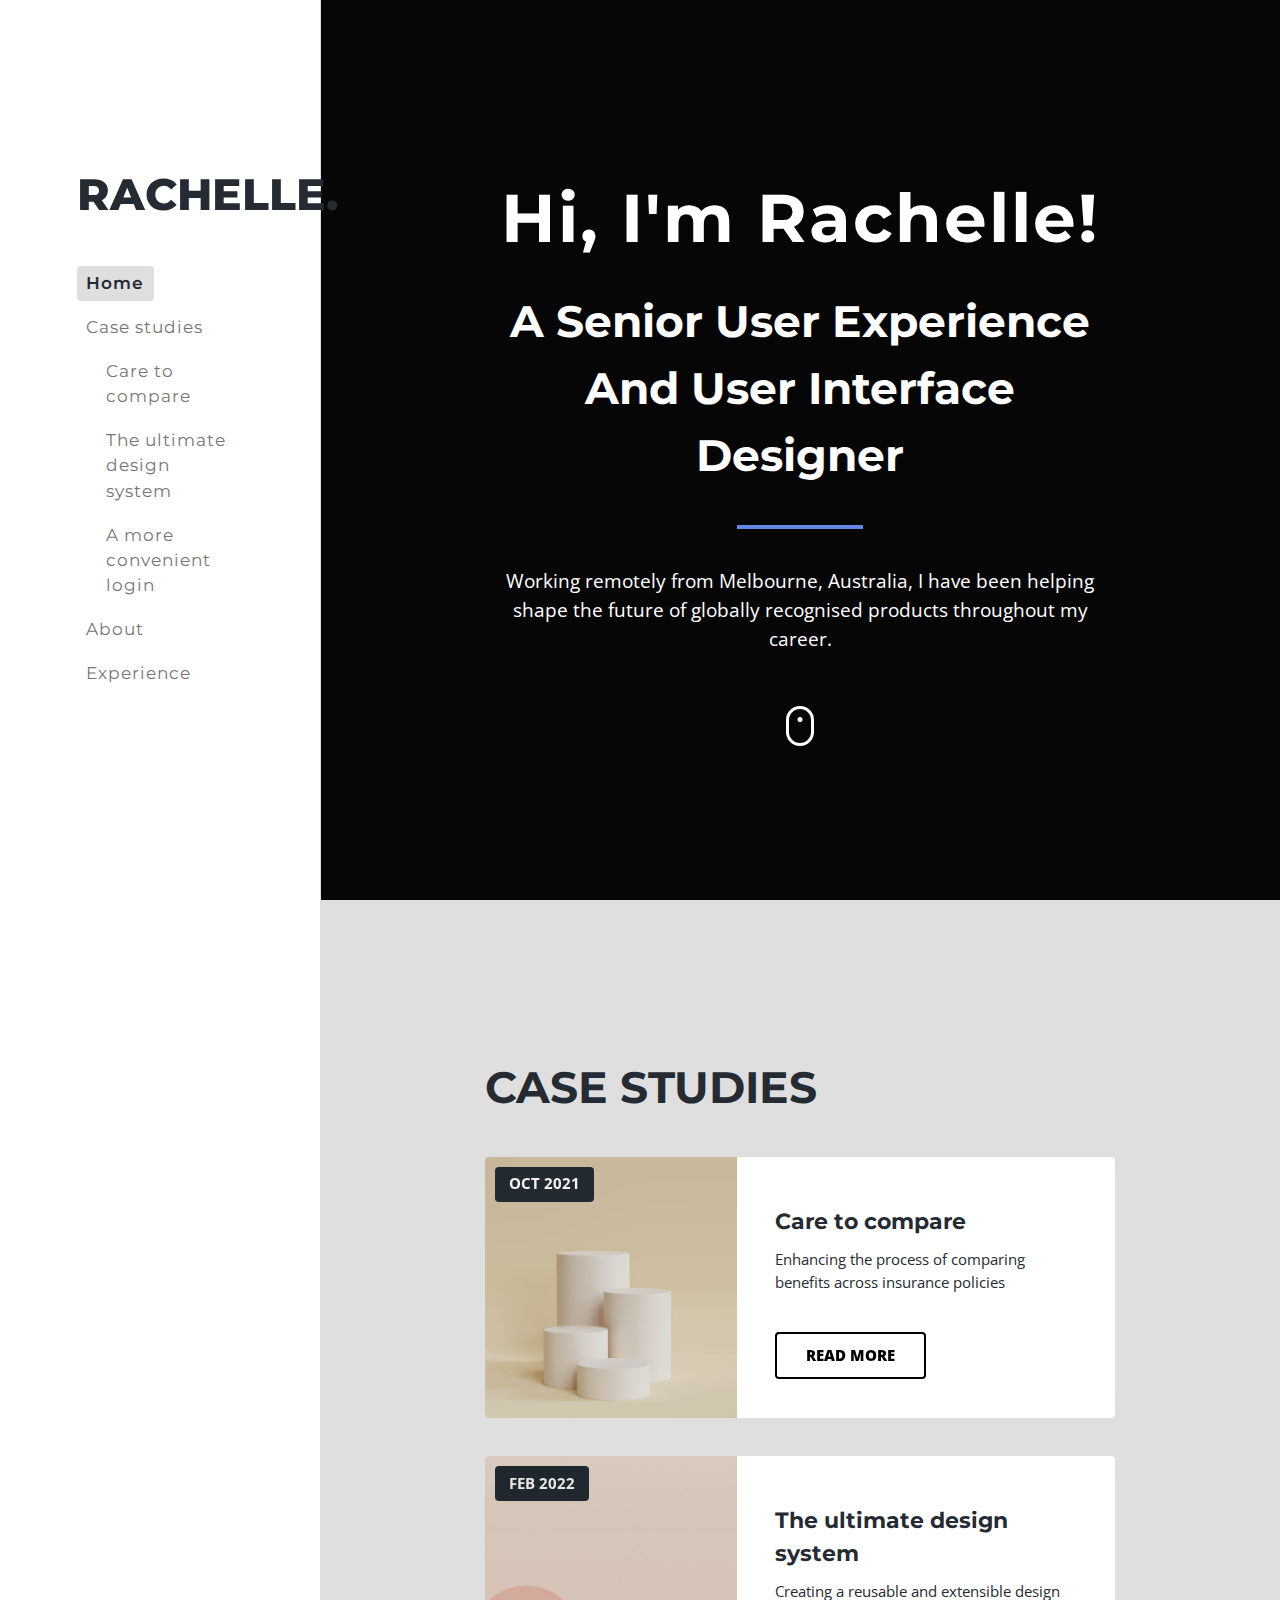
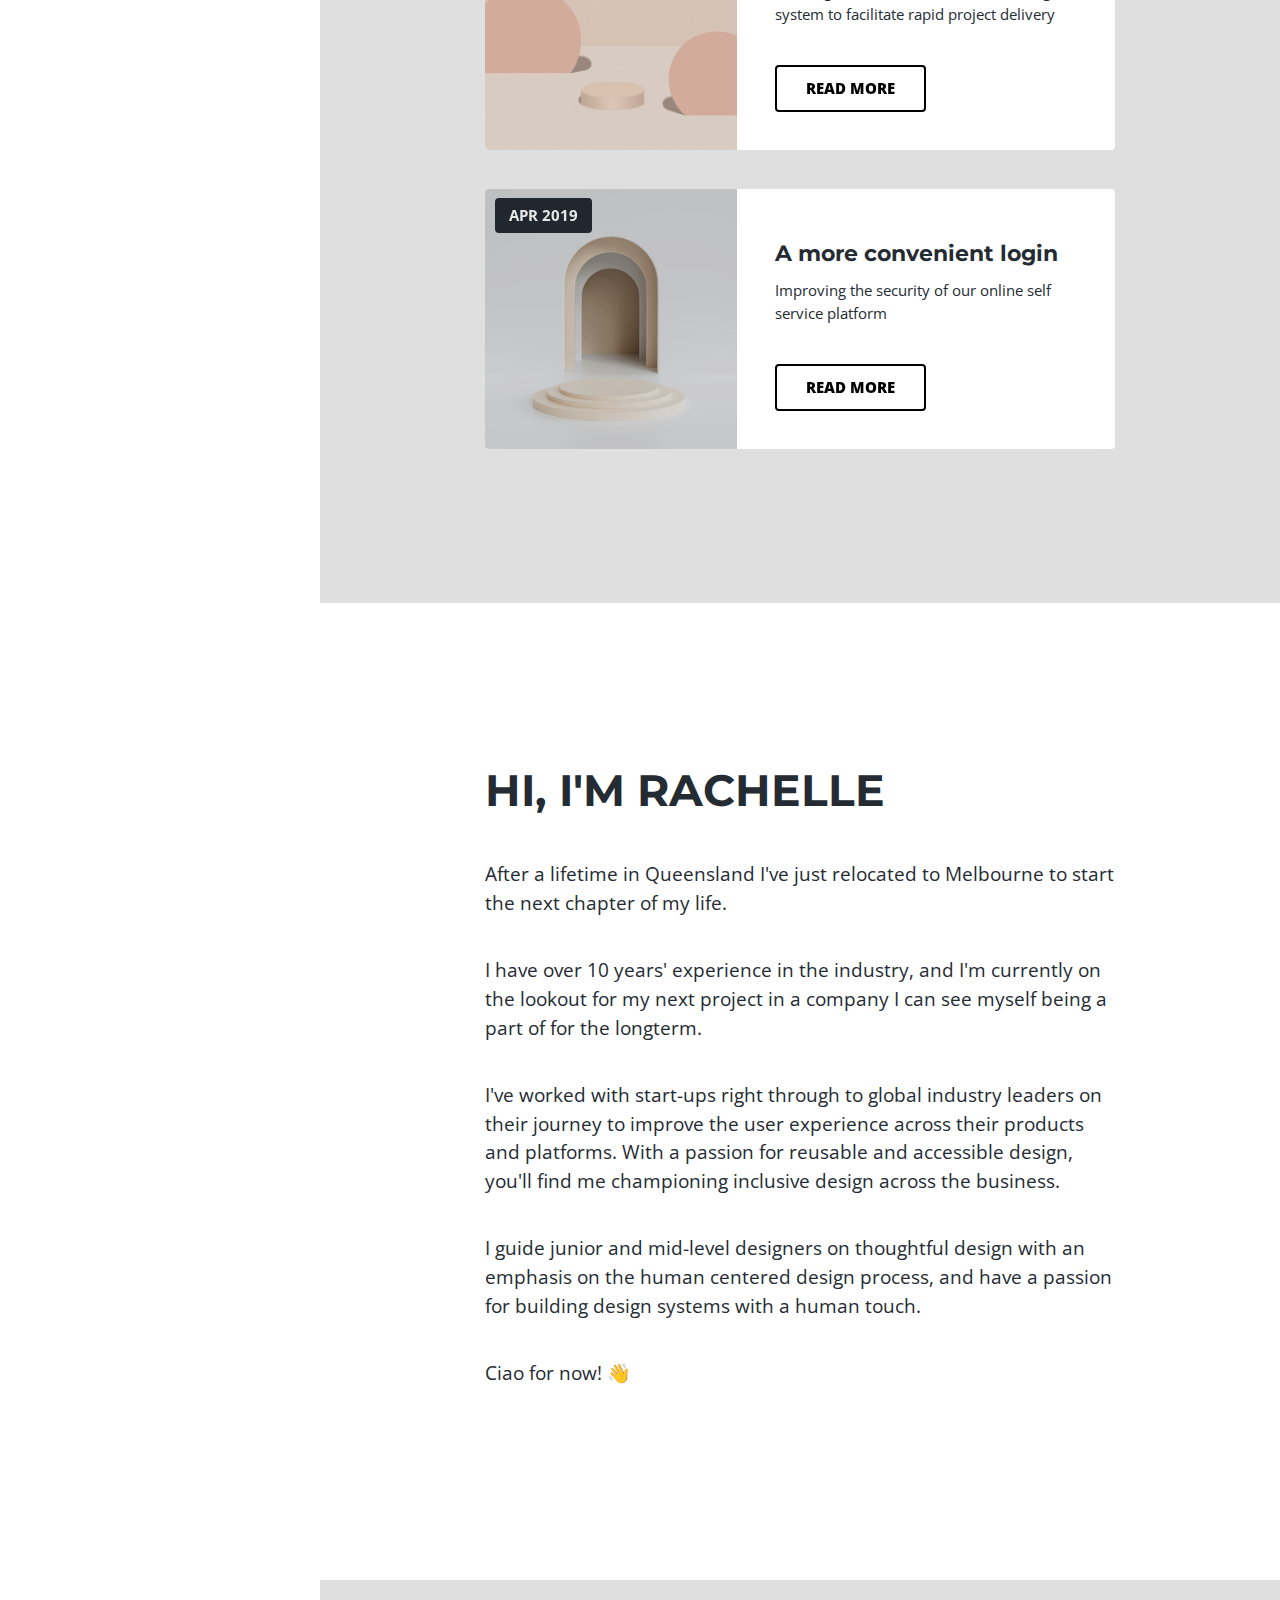
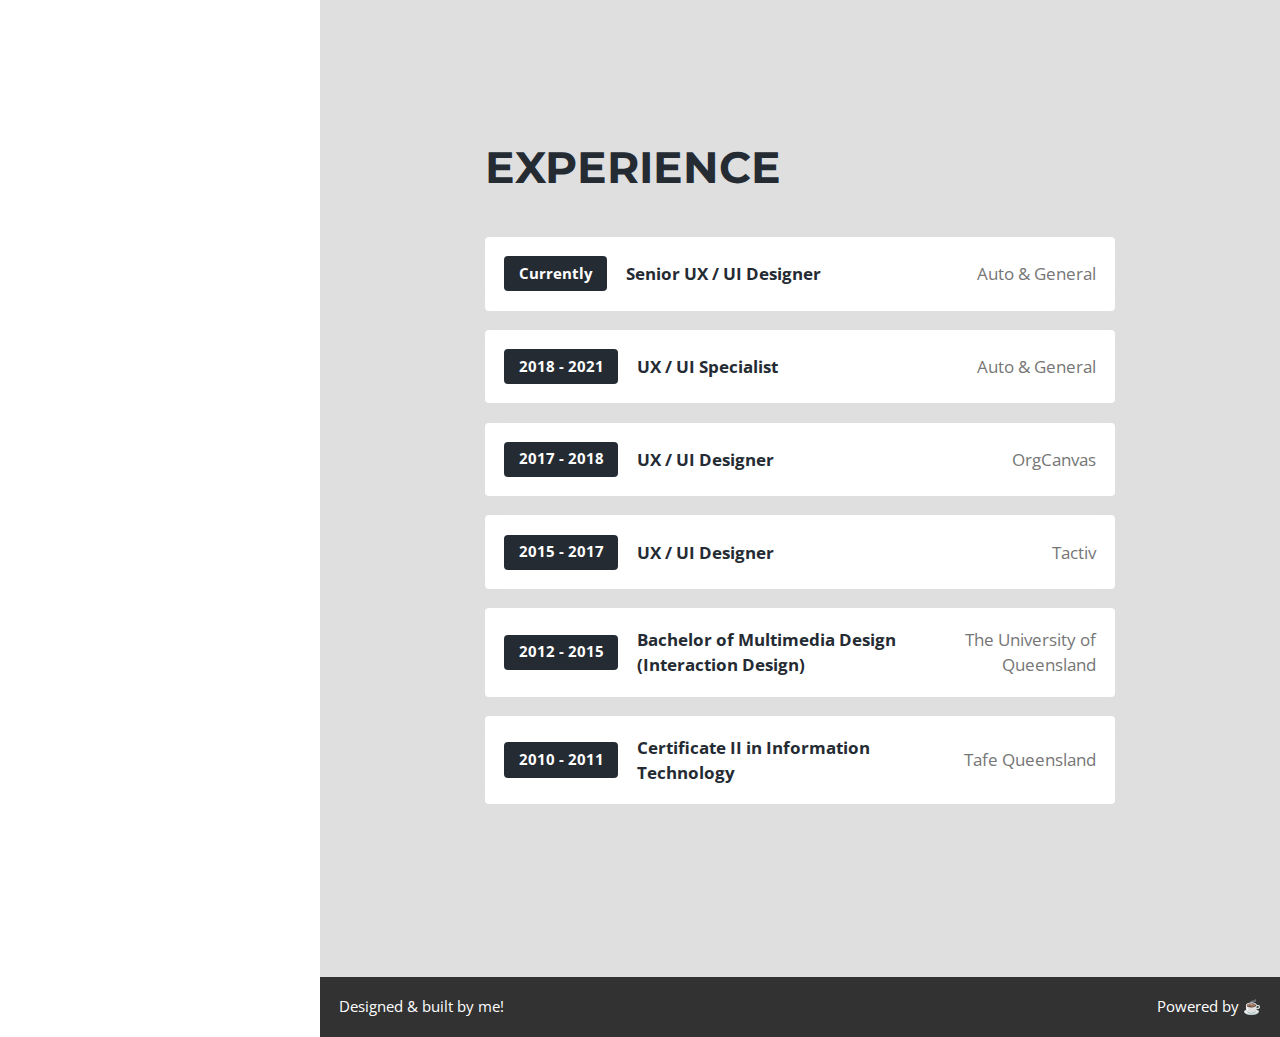
==== index.html @ 32fe4363 "Remove login" ====
<!DOCTYPE html>
<html lang="en">

<head>
    <meta charset="UTF-8">
    <meta http-equiv="X-UA-Compatible" content="IE=edge">
    <meta name="viewport" content="width=device-width, initial-scale=1.0">
    <link rel="stylesheet" href="/css/main.css">

    <link rel="apple-touch-icon" sizes="180x180" href="/apple-touch-icon.png">
    <link rel="icon" type="image/png" sizes="32x32" href="/favicon-32x32.png">
    <link rel="icon" type="image/png" sizes="16x16" href="/favicon-16x16.png">
    <link rel="manifest" href="/site.webmanifest">

    <!-- FONT IMPORTS-->
    <link rel="preconnect" href="https://fonts.googleapis.com">
    <link rel="preconnect" href="https://fonts.gstatic.com" crossorigin>
    <link href="https://fonts.googleapis.com/css2?family=Montserrat:wght@400;600;800;900&family=Open+Sans:wght@400;700&display=swap" rel="stylesheet">

    <title>Rachelle Patman | Senior UX / UI Designer</title>
    <script src="https://ajax.googleapis.com/ajax/libs/jquery/3.5.1/jquery.min.js"></script>

    <script>
        $(document).ready(function() {
            $("#header").load("_header.html");
            $("#footer").load("_footer.html");
        });
    </script>

</head>

<body>

    <div id="header"></div>

    <main>
        <article id="home" class="home feature">
            <div class="article-inner narrow" style="margin:auto;">
                <h1>Hi, I'm Rachelle!</h1>
                <h2>
                    A Senior User Experience and User Interface Designer
                </h2>
                <hr class="line-header">

                <p>
                    Working remotely from Melbourne, Australia, I have been helping shape the future of globally recognised products throughout my career.
                </p>

            </div>

            <a class="scroll mouse" href="index.html#case-studies">
                <span class="wheel"></span>
            </a>
        </article>



        <article id="case-studies" class="regular regular-2">
            <div class="article-inner narrow">

                <div id="chart">

                </div>

                <h2>Case studies</h2>

                <div class="grid">
                    <div class="case-study">
                        <div class="picture img1">
                            <div class="chip">OCT 2021</div>
                        </div>


                        <div class="wrap">
                            <h4>Care to compare</h4>
                            <p class="small">Enhancing the process of comparing benefits across insurance policies</p>
                            <a class="btn btn-alt btn-animation" href="care-to-compare.html">Read more </a>
                        </div>
                    </div>

                    <div class="case-study">
                        <div class="picture img3">
                            <div class="chip">FEB 2022</div>
                        </div>

                        <div class="wrap">
                            <h4>The ultimate design system</h4>
                            <p class="small">Creating a reusable and extensible design system to facilitate rapid
                                project
                                delivery</p>
                            <a class="btn btn-alt btn-animation" href="the-ultimate-design-system.html">Read more <span class="arrow-right"></span></a>
                        </div>
                    </div>

                    <div class="case-study">
                        <div class="picture img2">
                            <div class="chip">APR 2019</div>
                        </div>

                        <div class="wrap">
                            <h4>A more convenient login</h4>
                            <p class="small">Improving the security of our online self service platform</p>
                            <a class="btn btn-alt btn-animation" href="a-more-convenient-login.html">Read more <span class="arrow-right"></span></a>
                        </div>
                    </div>
                </div>

            </div>

        </article>

        <article id="about" class="regular regular-1">
            <div class="article-inner narrow">

                <h2>Hi, i'm Rachelle </h2>

                <p>
                    After a lifetime in Queensland I've just relocated to Melbourne to start the next chapter of my life. 
                </p>
                <p>
                I have over 10 years' experience in the industry, and I'm currently on the lookout for my next project in a company I can see myself being a part of for the longterm.
                </p>
                <p>
                    I've worked with start-ups right through to global industry leaders on their journey to improve the user experience across their products and platforms. With a passion for reusable and accessible design, you'll find me championing inclusive design across the business.
                </p>
                <p>
                    I guide junior and mid-level designers on thoughtful design with an emphasis on the human centered design process, and have a passion for building design systems with a human touch.
                </p>
                <p>
                Ciao for now! 👋
                </p>

            </div>

        </article>

        <article id="experience" class="regular regular-2">
            <div class="article-inner narrow">

                <h2>Experience</h2>

                <div class="timeline">
                    <div class="timeline-section">

                        <div class="chip">Currently</div>

                        <h4>
                            Senior UX / UI Designer
                        </h4>
                        <p>
                            Auto & General
                        </p>
                    </div>
                    <div class="timeline-section">

                        <div class="chip">2018 - 2021</div>

                        <h4>
                            UX / UI Specialist
                        </h4>
                        <p>
                            Auto & General
                        </p>
                    </div>
                    <div class="timeline-section">
                        <div class="chip">2017 - 2018</div>
                        <h4>UX / UI Designer</h4>
                        <p>OrgCanvas</p>
                    </div>

                    <div class="timeline-section">
                        <div class="chip">2015 - 2017</div>
                        <h4>UX / UI Designer</h4>
                        <p>Tactiv</p>
                    </div>

                    <div class="timeline-section">
                        <div class="chip">2012 - 2015</div>
                        <h4>Bachelor of Multimedia Design (Interaction Design)</h4>
                        <p>The University of Queensland</p>
                    </div>

                    <div class="timeline-section">
                        <div class="chip">2010 - 2011</div>
                        <h4>Certificate II in Information Technology</h4>
                        <p>Tafe Queensland</p>
                    </div>
                </div>
            </div>

        </article>


        <div id="footer"></div>
    </main>
</body>

</html>
---- css/main.css ----
h1 {
  font-size: calc(calc(calc(calc(1rem * 1.15) * 1.15 * 1.15) * 1.15 * 1.15 * 1.15) * 1.15 * 1.15 * 1.15);
  font-family: "Montserrat", serif;
  color: #252b33;
  text-transform: uppercase;
  letter-spacing: 2px;
  position: relative;
  margin: 2rem 0;
}

h2 {
  font-size: calc(calc(calc(1rem * 1.15) * 1.15 * 1.15) * 1.15 * 1.15 * 1.15);
  font-family: "Montserrat", serif;
  color: #252b33;
}

h3 {
  font-size: calc(calc(1rem * 1.15) * 1.15 * 1.15);
  font-family: "Montserrat", serif;
  color: #252b33;
  margin: 4rem 0 1rem 0;
}

h4 {
  font-size: calc(1rem * 1.15);
  font-family: "Montserrat", serif;
  color: #252b33;
  margin-bottom: 0.5rem;
}

h5 {
  font-size: calc(1rem * 1.15);
  font-family: "Montserrat", serif;
  font-weight: 700;
  color: red;
  margin: 4rem 0 0.5rem;
}

body {
  font-size: 1rem;
  font-family: "Open Sans", sans-serif;
  color: #252b33;
}

body p {
  margin: 1rem 0 2rem 0;
}

mark {
  background-color: rgba(101, 136, 230, 0.5);
  padding: 0 2px;
}

p.small {
  font-size: 80%;
}

overline {
  font-size: calc(calc(1rem / 1.15) / 1.15);
  text-transform: uppercase;
  font-family: "Montserrat", serif;
  font-weight: 600;
  color: #767676;
}

.strikethrough {
  text-decoration: line-through;
}

a {
  color: #6588e6;
}

figcaption {
  font-size: calc(calc(1rem / 1.15) / 1.15);
  font-family: "Montserrat", serif;
  font-weight: 400;
  color: #767676;
}

.redacted:before {
  content: "[REDACTED]";
  background-color: rgba(255, 152, 0, 0.5);
  padding: 0 2px;
  margin-left: 2px;
}

body {
  margin: 0;
  display: -webkit-box;
  display: -ms-flexbox;
  display: flex;
  -webkit-box-orient: horizontal;
  -webkit-box-direction: normal;
      -ms-flex-direction: row;
          flex-direction: row;
  -ms-flex-wrap: wrap;
      flex-wrap: wrap;
  width: 100%;
  -ms-flex-negative: 1;
      flex-shrink: 1;
}

@media screen and (min-width: 1021px) {
  header, main {
    display: -webkit-box;
    display: -ms-flexbox;
    display: flex;
    -webkit-box-orient: vertical;
    -webkit-box-direction: normal;
        -ms-flex-direction: column;
            flex-direction: column;
    -ms-flex-preferred-size: 100%;
        flex-basis: 100%;
    min-height: 100vh;
  }
  main {
    background-color: #f8f8f8;
    -webkit-box-flex: 2;
        -ms-flex: 2;
            flex: 2;
    margin-left: calc((100vw / 12) * 3);
    width: calc((100vw / 12) * 9);
  }
}

.login-page {
  background: -webkit-gradient(linear, left top, left bottom, from(rgba(0, 0, 0, 0.8)), to(rgba(0, 0, 0, 0.8))), url("/images/login.png");
  background: linear-gradient(rgba(0, 0, 0, 0.8), rgba(0, 0, 0, 0.8)), url("/images/login.png");
  background-size: cover;
  height: 100vh;
  width: 100vw;
  display: -webkit-box;
  display: -ms-flexbox;
  display: flex;
  -webkit-box-align: center;
      -ms-flex-align: center;
          align-items: center;
  -webkit-box-pack: center;
      -ms-flex-pack: center;
          justify-content: center;
}

.login-page #logo {
  font-size: calc(calc(calc(1rem * 1.15) * 1.15 * 1.15) * 1.15 * 1.15 * 1.15);
  font-family: "Montserrat", serif;
  font-weight: 800;
  color: white;
  text-decoration: none;
}

.login-page form.no {
  background-color: red;
}

.login-page form .logo-tagline {
  color: white;
  font-weight: 400;
  font-size: calc(calc(1rem / 1.15) / 1.15);
  margin: 0 0 2rem;
}

.login-page form .login-invalid {
  color: white;
  font-size: calc(calc(1rem / 1.15) / 1.15);
  font-weight: 400;
  margin: 0.25rem 0;
  min-height: 24px;
}

.login-page form .login-invalid.yes span {
  display: block;
}

.login-page form .login-invalid span {
  display: none;
}

.login-page form .input-wrap {
  background-color: rgba(0, 0, 0, 0.75);
  border-radius: 4px;
  display: -webkit-box;
  display: -ms-flexbox;
  display: flex;
  -webkit-box-align: center;
      -ms-flex-align: center;
          align-items: center;
  padding: 6px 6px 6px 12px;
  border: 2px solid white;
}

.login-page form .input-wrap input,
.login-page form .input-wrap button {
  font-family: "Open Sans", sans-serif;
  font-size: calc(calc(1rem / 1.15) / 1.15);
  height: 40px;
}

.login-page form .input-wrap input {
  font-weight: 400;
  background-color: transparent;
  border: none;
  -webkit-box-flex: 1;
      -ms-flex: 1;
          flex: 1;
  color: white;
}

.login-page form .input-wrap input::-webkit-input-placeholder {
  font-style: italic;
  color: white;
  font-weight: 400;
  letter-spacing: 1px;
}

.login-page form .input-wrap input:-ms-input-placeholder {
  font-style: italic;
  color: white;
  font-weight: 400;
  letter-spacing: 1px;
}

.login-page form .input-wrap input::-ms-input-placeholder {
  font-style: italic;
  color: white;
  font-weight: 400;
  letter-spacing: 1px;
}

.login-page form .input-wrap input::placeholder {
  font-style: italic;
  color: white;
  font-weight: 400;
  letter-spacing: 1px;
}

.login-page form .input-wrap input:focus, .login-page form .input-wrap input:active {
  outline: none;
}

.login-page form .input-wrap button {
  width: 40px;
  background-color: white;
  color: black;
  border-radius: 4px;
  border: none;
  cursor: pointer;
}

.grid {
  display: -webkit-box;
  display: -ms-flexbox;
  display: flex;
  -ms-flex-wrap: wrap;
      flex-wrap: wrap;
  row-gap: 2rem;
  -webkit-column-gap: 2rem;
          column-gap: 2rem;
}

.grid .case-study {
  background-color: white;
  -webkit-box-shadow: 0 0 20px #dfdfdf;
          box-shadow: 0 0 20px #dfdfdf;
  display: -webkit-box;
  display: -ms-flexbox;
  display: flex;
  width: 100%;
  -webkit-box-orient: horizontal;
  -webkit-box-direction: normal;
      -ms-flex-direction: row;
          flex-direction: row;
  position: relative;
  border-radius: 4px;
}

.grid .case-study .picture {
  min-width: 40%;
  height: 100%;
  background-position: center;
  background-size: cover;
  border-radius: 4px 0 0 4px;
}

.grid .case-study .picture.img1 {
  background-image: url("../images/case-studies/img_cs1-thumb.avif");
  -webkit-filter: brightness(95%);
          filter: brightness(95%);
}

.grid .case-study .picture.img2 {
  background-image: url("../images/case-studies/img_cs2-thumb.avif");
  -webkit-filter: brightness(90%);
          filter: brightness(90%);
}

.grid .case-study .picture.img3 {
  background-image: url("../images/case-studies/img_cs3-thumb.avif");
  -webkit-filter: brightness(90%);
          filter: brightness(90%);
}

.grid .case-study .chip {
  width: -webkit-fit-content;
  width: -moz-fit-content;
  width: fit-content;
  margin: 0.5rem;
  font-family: "Open Sans", sans-serif;
  font-size: calc(calc(1rem / 1.15) / 1.15);
  padding: 0.35rem 0.75rem;
  font-weight: 700;
  border-radius: 4px;
  color: white;
  background: #252b33;
}

.grid .case-study .wrap {
  padding: 2rem;
}

.grid .case-study .wrap h4 {
  margin: 0.5rem 0;
}

.grid .case-study .wrap p {
  margin: 0.5rem 0 2rem 0;
}

.grid .case-study .wrap a {
  text-transform: uppercase;
  text-decoration: none;
}

.btn-animation {
  display: inline-block;
  vertical-align: middle;
  -webkit-transform: perspective(1px) translateZ(0);
  transform: perspective(1px) translateZ(0);
  -webkit-box-shadow: 0 0 1px rgba(0, 0, 0, 0);
          box-shadow: 0 0 1px rgba(0, 0, 0, 0);
  position: relative;
  -webkit-transition-property: color;
  transition-property: color;
  -webkit-transition-duration: 0.3s;
  transition-duration: 0.3s;
}

.btn-animation:before {
  content: "";
  position: absolute;
  z-index: -1;
  top: 0;
  left: 0;
  right: 0;
  bottom: 0;
  -webkit-transform: scaleY(0);
  transform: scaleY(0);
  -webkit-transform-origin: 50% 100%;
  transform-origin: 50% 100%;
  -webkit-transition-property: transform;
  -webkit-transition-property: -webkit-transform;
  transition-property: -webkit-transform;
  transition-property: transform;
  transition-property: transform, -webkit-transform;
  -webkit-transition-duration: 0.3s;
  transition-duration: 0.3s;
  -webkit-transition-timing-function: ease-out;
  transition-timing-function: ease-out;
}

.btn-animation:hover:before,
.btn-animation:focus:before,
.btn-animation:active:before {
  -webkit-transform: scaleY(1);
  transform: scaleY(1);
}

.btn {
  border-radius: 4px;
  font-family: "Open Sans", sans-serif;
  font-size: calc(calc(1rem / 1.15) / 1.15);
  padding: 0.75rem 1.5rem;
  font-weight: 800;
  overflow: hidden;
  line-height: 1;
  position: relative;
  text-transform: uppercase;
}

.btn:focus {
  -webkit-box-shadow: none;
          box-shadow: none;
}

.btn:focus {
  outline: 0;
}

.btn-alt {
  color: #000;
  background: transparent;
  border: solid 2px #000;
}

.btn-alt:hover, .btn-alt:focus {
  color: #fff;
  border-color: #000;
}

.btn-alt:before {
  background: #000;
}

.btn.disabled,
.btn:disabled {
  opacity: 1;
  cursor: not-allowed;
}

@media screen and (max-width: 1020px) {
  article {
    padding: 1rem 1rem 2rem 1rem;
  }
  article .mouse {
    display: none;
  }
  article .data-images {
    padding-top: 2rem;
  }
  article .data-images .row {
    display: -webkit-box;
    display: -ms-flexbox;
    display: flex;
    -ms-flex-wrap: wrap;
        flex-wrap: wrap;
    -webkit-box-orient: vertical;
    -webkit-box-direction: normal;
        -ms-flex-direction: column;
            flex-direction: column;
  }
  article .data-images .row div {
    -webkit-box-flex: 50%;
        -ms-flex: 50%;
            flex: 50%;
  }
  article .data-images .row div img {
    height: 30px;
    padding: 0.5rem 0;
    width: auto;
  }
}

@media screen and (min-width: 1021px) {
  article {
    padding: 4rem 4rem 8rem 4rem;
  }
  article .mouse {
    display: block;
  }
  article .data-images {
    padding-top: 2rem;
  }
  article .data-images .row {
    display: -webkit-box;
    display: -ms-flexbox;
    display: flex;
    -ms-flex-wrap: wrap;
        flex-wrap: wrap;
  }
  article .data-images .row div {
    -webkit-box-flex: 50%;
        -ms-flex: 50%;
            flex: 50%;
  }
  article .data-images .row div img {
    height: 40px;
    padding: 1rem 0;
    width: auto;
  }
}

article h1,
article h2,
article h3,
article h4 {
  margin-top: 4rem;
}

article.home {
  background: -webkit-gradient(linear, left top, left bottom, from(rgba(0, 0, 0, 0.8)), to(rgba(0, 0, 0, 0.8))), url("/images/hero.jpg");
  background: linear-gradient(rgba(0, 0, 0, 0.8), rgba(0, 0, 0, 0.8)), url("/images/hero.jpg");
}

article.cs1 {
  background: -webkit-gradient(linear, left top, left bottom, from(rgba(0, 0, 0, 0.5)), to(rgba(0, 0, 0, 0.5))), url("/images/cs1.jpg");
  background: linear-gradient(rgba(0, 0, 0, 0.5), rgba(0, 0, 0, 0.5)), url("/images/cs1.jpg");
}

article.cs2 {
  background: -webkit-gradient(linear, left top, left bottom, from(rgba(0, 0, 0, 0.5)), to(rgba(0, 0, 0, 0.5))), url("/images/cs2.jpg");
  background: linear-gradient(rgba(0, 0, 0, 0.5), rgba(0, 0, 0, 0.5)), url("/images/cs2.jpg");
}

article.cs3 {
  background: -webkit-gradient(linear, left top, left bottom, from(rgba(0, 0, 0, 0.6)), to(rgba(0, 0, 0, 0.6))), url("/images/cs3.jpg");
  background: linear-gradient(rgba(0, 0, 0, 0.6), rgba(0, 0, 0, 0.6)), url("/images/cs3.jpg");
}

article.home, article.feature, article.cs1, article.cs2, article.cs3 {
  background-size: cover;
}

article.home .mouse, article.feature .mouse, article.cs1 .mouse, article.cs2 .mouse, article.cs3 .mouse {
  border: solid 3px white;
  border-radius: 16px;
  margin: 0 auto;
  height: 34px;
  position: relative;
  width: 22px;
}

article.home .mouse .wheel, article.feature .mouse .wheel, article.cs1 .mouse .wheel, article.cs2 .mouse .wheel, article.cs3 .mouse .wheel {
  background: white;
  border-radius: 100%;
  display: block;
  position: absolute;
  top: 8px;
  left: 50%;
  -webkit-transform: translateX(-50%);
          transform: translateX(-50%);
  height: 5px;
  width: 5px;
  -webkit-animation: ani-mouse 2s linear infinite;
  animation: ani-mouse 2s linear infinite;
}

article.home {
  min-height: calc(100vh - 4rem - 8rem);
  display: -webkit-box;
  display: -ms-flexbox;
  display: flex;
  -webkit-box-orient: vertical;
  -webkit-box-direction: normal;
      -ms-flex-direction: column;
          flex-direction: column;
  -webkit-box-pack: justify;
      -ms-flex-pack: justify;
          justify-content: space-between;
}

article.home h1,
article.home h2 {
  text-transform: capitalize !important;
}

article.home h1 {
  margin-bottom: 1rem !important;
}

article.home h2 {
  margin-top: 1rem !important;
}

article.feature, article.quote {
  background-color: #1e1e1e;
}

article.feature h1,
article.feature h2,
article.feature h3,
article.feature h4,
article.feature h5,
article.feature p,
article.feature blockquote,
article.feature mark, article.quote h1,
article.quote h2,
article.quote h3,
article.quote h4,
article.quote h5,
article.quote p,
article.quote blockquote,
article.quote mark {
  color: #ffffff;
}

article.feature {
  text-align: center;
}

article.feature .line-header {
  width: 20%;
  height: 4px;
  background-color: #6588e6;
  border: none;
  margin: 0 auto 2rem auto;
}

article.quote {
  padding: 4rem;
}

article.regular.regular-1 {
  background-color: #ffffff;
}

article.regular.regular-2 {
  background-color: #dfdfdf;
}

article.regular img {
  width: 100%;
  border-radius: 8px;
}

article.regular img.inset {
  width: calc(100% + 1rem + 1rem);
  margin: -1rem -1rem;
}

article.tools {
  padding: 2rem;
}

article.tools .article-inner {
  display: -webkit-box;
  display: -ms-flexbox;
  display: flex;
  -webkit-box-pack: justify;
      -ms-flex-pack: justify;
          justify-content: space-between;
  -webkit-box-align: center;
      -ms-flex-align: center;
          align-items: center;
}

article.tools .article-inner img {
  height: 40px;
}

article.image {
  background-color: #ffffff;
  padding: 0;
  margin: 0;
}

article.image img {
  display: block;
}

article.image.full img {
  max-width: 100%;
}

article.image.half img {
  max-width: 50%;
}

article .article-inner {
  margin: 0 auto;
  max-width: 900px;
}

article .article-inner.narrow,
article .article-inner .narrow {
  max-width: 630px;
  margin: 0 auto;
}

article .article-inner.logos-only img {
  width: auto;
}

article .article-inner h1,
article .article-inner h2 {
  text-transform: uppercase;
}

article .article-inner .layout-insight {
  background-color: white;
  padding: 2rem 2rem 1rem 2rem;
  margin-top: 1rem;
  border-left: 4px solid #6588e6;
  -webkit-box-shadow: 0 0 20px #dfdfdf;
          box-shadow: 0 0 20px #dfdfdf;
  border-radius: 4px;
}

article .article-inner .layout-insight h4 {
  margin: 1rem 0 0.5rem 0;
}

article .article-inner .layout-insight p,
article .article-inner .layout-insight ul {
  font-size: 80%;
}

article #container {
  height: 500px;
}

article .anychart-credits {
  display: none;
}

@-webkit-keyframes ani-mouse {
  0% {
    top: 29%;
  }
  15% {
    top: 50%;
  }
  50% {
    top: 50%;
  }
  100% {
    top: 29%;
  }
}

@keyframes ani-mouse {
  0% {
    top: 29%;
  }
  15% {
    top: 50%;
  }
  50% {
    top: 50%;
  }
  100% {
    top: 29%;
  }
}

.graphs {
  width: 100%;
  display: -webkit-box;
  display: -ms-flexbox;
  display: flex;
  -webkit-box-align: end;
      -ms-flex-align: end;
          align-items: flex-end;
}

.graphs .chart1 {
  width: 48%;
}

.graphs .chart2 {
  width: 52%;
}

blockquote {
  border-left: 4px solid #6588e6;
  font-size: 1rem;
  font-weight: 400;
  font-style: italic;
  margin: 0;
  padding: 0.5rem 2rem;
}

.quote-wrap {
  display: -webkit-box;
  display: -ms-flexbox;
  display: flex;
  margin-bottom: 0.5rem;
}

.quote-wrap .quote-person {
  width: 40px;
  height: 40px;
  border-radius: 4px;
  -o-object-fit: cover;
     object-fit: cover;
}

.quote-wrap blockquote {
  margin-left: 1rem;
  background-color: #ffffff;
  border-radius: 4px;
  position: relative;
  width: -webkit-fit-content;
  width: -moz-fit-content;
  width: fit-content;
  padding: 0.5rem 1rem;
  font-size: calc(calc(1rem / 1.15) / 1.15);
}

.quote-wrap blockquote:after {
  content: "";
  position: absolute;
  left: 0;
  top: 50%;
  width: 0;
  height: 0;
  border: 12px solid transparent;
  border-right-color: #6588e6;
  border-left: 0;
  margin-top: -12px;
  margin-left: -12px;
}

.phone {
  width: 50%;
  max-width: 50%;
}

.border {
  border: 2px solid #252b33;
  border-radius: 8px;
}

figure {
  margin: 0;
}

img {
  image-rendering: auto;
}

.atomic-wrap {
  display: -webkit-box;
  display: -ms-flexbox;
  display: flex;
  -webkit-box-pack: justify;
      -ms-flex-pack: justify;
          justify-content: space-between;
  -webkit-column-gap: 2rem;
          column-gap: 2rem;
}

.atomic-wrap figure {
  display: -webkit-box;
  display: -ms-flexbox;
  display: flex;
  -webkit-box-orient: vertical;
  -webkit-box-direction: normal;
      -ms-flex-direction: column;
          flex-direction: column;
}

.atomic-wrap figure img {
  margin: auto;
}

.atomic-wrap figure figcaption {
  margin-top: auto;
  padding-top: 1rem;
  -ms-flex-item-align: center;
      -ms-grid-row-align: center;
      align-self: center;
}

header {
  background-color: #ffffff;
}

header .top #logo {
  font-size: calc(calc(calc(1rem * 1.15) * 1.15 * 1.15) * 1.15 * 1.15 * 1.15);
  font-family: "Montserrat", serif;
  font-weight: 800;
  color: #252b33;
  text-decoration: none;
}

header #nav {
  background-color: #ffffff;
  text-align: left;
  font-family: "Montserrat", serif;
  font-weight: 100;
  margin: 0;
  z-index: 2;
}

header #nav a {
  font-weight: 400;
  letter-spacing: 1px;
  color: #767676;
  text-decoration: none;
  margin-bottom: 0.5rem;
  position: relative;
  float: left;
  clear: both;
  border-radius: 4px;
  padding: calc(0.5rem / 2) 0.5rem;
}

header #nav a.active {
  background-color: #dfdfdf;
  font-weight: 600;
  color: #252b33;
}

header #nav a.menu-sub {
  margin-left: 1rem;
}

@media screen and (max-width: 1020px) {
  #header {
    width: 100%;
    height: 4rem;
  }
  header {
    height: 4rem;
    border-bottom: 1px solid #dfdfdf;
    z-index: 2;
    display: -webkit-box;
    display: -ms-flexbox;
    display: flex;
    -webkit-box-pack: justify;
        -ms-flex-pack: justify;
            justify-content: space-between;
    -webkit-box-align: center;
        -ms-flex-align: center;
            align-items: center;
    padding: 0 20px;
    position: fixed;
    left: 0;
    right: 0;
  }
  header .bottom {
    display: none;
  }
  #mobile-menu-toggle {
    display: block;
    z-index: 1;
  }
  #nav {
    position: fixed;
    z-index: 2;
    right: 0;
    top: 4rem;
    padding: 1rem 2rem;
    bottom: 0;
    max-width: 400px;
    -webkit-transform: translateX(100vw);
            transform: translateX(100vw);
    -webkit-transition: all 0.35s ease-in-out;
    transition: all 0.35s ease-in-out;
  }
  #nav.open {
    -webkit-transform: translateX(0);
            transform: translateX(0);
  }
}

@media screen and (min-width: 1021px) {
  header {
    position: fixed;
    width: calc((100vw / 12) * 3);
    max-width: calc((100vw / 12) * 3);
    display: -webkit-box;
    display: -ms-flexbox;
    display: flex;
    -webkit-box-pack: center;
        -ms-flex-pack: center;
            justify-content: center;
    -webkit-box-align: left;
        -ms-flex-align: left;
            align-items: left;
    border-right: 1px solid #dfdfdf;
    font-size: calc(1rem / 1.15);
  }
  header #nav {
    padding: 2rem 4rem;
  }
  header #mobile-menu-toggle {
    display: none;
  }
  header div.bottom {
    display: -webkit-box;
    display: -ms-flexbox;
    display: flex;
    -webkit-box-align: end;
        -ms-flex-align: end;
            align-items: flex-end;
  }
  header .top,
  header .bottom {
    padding: 0 4rem;
  }
  header .top p,
  header .bottom p,
  header #nav p {
    margin: 0;
    color: #767676;
  }
}

#mobile-menu-toggle {
  width: 30px;
  height: 30px;
  position: relative;
  -webkit-transform: rotate(0deg);
  transform: rotate(0deg);
  -webkit-transition: 0.5s ease-in-out;
  transition: 0.5s ease-in-out;
  cursor: pointer;
}

#mobile-menu-toggle span {
  display: block;
  position: absolute;
  height: 2px;
  width: 100%;
  background: #252b33;
  border-radius: 2px;
  opacity: 1;
  left: 0;
  -webkit-transform: rotate(0deg);
  transform: rotate(0deg);
  -webkit-transition: 0.25s ease-in-out;
  transition: 0.25s ease-in-out;
}

/* Icon 3 */
#mobile-menu-toggle span:nth-child(1) {
  top: 4px;
}

#mobile-menu-toggle span:nth-child(2),
#mobile-menu-toggle span:nth-child(3) {
  top: 14px;
}

#mobile-menu-toggle span:nth-child(4) {
  top: 24px;
}

#mobile-menu-toggle.open span:nth-child(1) {
  top: 14px;
  width: 0%;
  left: 50%;
}

#mobile-menu-toggle.open span:nth-child(2) {
  -webkit-transform: rotate(45deg);
  transform: rotate(45deg);
}

#mobile-menu-toggle.open span:nth-child(3) {
  -webkit-transform: rotate(-45deg);
  transform: rotate(-45deg);
}

#mobile-menu-toggle.open span:nth-child(4) {
  top: 18px;
  width: 0%;
  left: 50%;
}

footer {
  padding: 1rem;
  display: -webkit-box;
  display: -ms-flexbox;
  display: flex;
  -webkit-box-pack: justify;
      -ms-flex-pack: justify;
          justify-content: space-between;
  background: -webkit-gradient(linear, left top, left bottom, from(rgba(0, 0, 0, 0.8)), to(rgba(0, 0, 0, 0.8))), url("/images/hero.jpg");
  background: linear-gradient(rgba(0, 0, 0, 0.8), rgba(0, 0, 0, 0.8)), url("/images/hero.jpg");
  background-size: cover;
}

footer p {
  color: white;
  margin: 0;
  font-size: calc(calc(1rem / 1.15) / 1.15);
}

.timeline .timeline-section,
.timeline li,
.process .timeline-section,
.process li {
  background-color: #ffffff;
  -webkit-box-shadow: 0 0 20px #dfdfdf;
          box-shadow: 0 0 20px #dfdfdf;
  display: -webkit-box;
  display: -ms-flexbox;
  display: flex;
  -webkit-box-orient: horizontal;
  -webkit-box-direction: normal;
      -ms-flex-direction: row;
          flex-direction: row;
  padding: 1rem 1rem;
  border-radius: 4px;
  margin-bottom: 1rem;
  -webkit-box-align: center;
      -ms-flex-align: center;
          align-items: center;
}

.timeline .timeline-section h4,
.timeline .timeline-section p,
.timeline li h4,
.timeline li p,
.process .timeline-section h4,
.process .timeline-section p,
.process li h4,
.process li p {
  margin: 0;
  font-family: "Open Sans", sans-serif;
  padding: 0 0 0 1rem;
}

.timeline .timeline-section h4,
.timeline li h4,
.process .timeline-section h4,
.process li h4 {
  -webkit-box-flex: 2;
      -ms-flex: 2;
          flex: 2;
}

.timeline .timeline-section p,
.timeline li p,
.process .timeline-section p,
.process li p {
  -webkit-box-flex: 1;
      -ms-flex: 1;
          flex: 1;
}

.timeline .timeline-section .chip,
.timeline .timeline-section .count,
.timeline li .chip,
.timeline li .count,
.process .timeline-section .chip,
.process .timeline-section .count,
.process li .chip,
.process li .count {
  font-family: "Open Sans", sans-serif;
  font-size: calc(calc(1rem / 1.15) / 1.15);
  padding: 0.35rem 0.75rem;
  font-weight: 700;
  width: -webkit-fit-content;
  width: -moz-fit-content;
  width: fit-content;
  height: -webkit-fit-content;
  height: -moz-fit-content;
  height: fit-content;
  color: white;
  background: #252b33;
  border-radius: 4px;
}

.timeline .timeline-section h4,
.timeline li h4,
.process .timeline-section h4,
.process li h4 {
  color: #252b33;
  font-weight: 700;
  font-size: calc(1rem / 1.15);
}

.timeline .timeline-section p,
.timeline li p,
.process .timeline-section p,
.process li p {
  text-align: right;
  color: #767676;
  font-size: calc(1rem / 1.15);
}

.process {
  padding: 0;
}

.process li .count {
  -ms-flex-item-align: start;
      align-self: flex-start;
}

.process li div h4 {
  margin: 0.2rem 0 0.5rem 0;
}

.process li div p {
  text-align: left;
  font-size: 80%;
  color: #252b33;
}

#preloader {
  position: fixed;
  left: 0;
  top: 0;
  height: 100vh;
  width: 100%;
  z-index: 99999;
  display: -webkit-box;
  display: -ms-flexbox;
  display: flex;
}

#preloader:before, #preloader:after {
  content: '';
  position: absolute;
  top: 0;
  width: 100%;
  height: 100%;
  z-index: -1;
  background: -webkit-gradient(linear, left top, left bottom, from(rgba(0, 0, 0, 0.8)), to(rgba(0, 0, 0, 0.8))), url("/images/login.png");
  background: linear-gradient(rgba(0, 0, 0, 0.8), rgba(0, 0, 0, 0.8)), url("/images/login.png");
  background-size: cover;
  -webkit-transition: all .3s ease 0s;
  transition: all .3s ease 0s;
}

#preloader:before {
  left: 0;
}

#preloader:after {
  right: 0;
}

#preloader .loader_line {
  margin: auto;
  width: 1px;
  height: 250px;
  position: relative;
  overflow: hidden;
  -webkit-transition: all .8s ease 0s;
  transition: all .8s ease 0s;
}

.loader_line:before {
  content: '';
  position: absolute;
  left: 0;
  top: 50%;
  width: 1px;
  height: 0%;
  -webkit-transform: translateY(-50%);
  transform: translateY(-50%);
  background-color: #fff;
  -webkit-animation: lineheight 1000ms ease-in-out 0s forwards;
  animation: lineheight 1000ms ease-in-out 0s forwards;
}

.loader_line:after {
  content: '';
  position: absolute;
  left: 0;
  top: 0;
  width: 1px;
  height: 100%;
  background-color: #999;
  -webkit-transform: translateY(-100%);
  transform: translateY(-100%);
  -webkit-animation: lineround 1200ms linear 0s infinite;
  animation: lineround 1200ms linear 0s infinite;
  -webkit-animation-delay: 2000ms;
          animation-delay: 2000ms;
}

@-webkit-keyframes lineheight {
  0% {
    height: 0%;
  }
  100% {
    height: 100%;
  }
}

@keyframes lineheight {
  0% {
    height: 0%;
  }
  100% {
    height: 100%;
  }
}

@-webkit-keyframes lineround {
  0% {
    -webkit-transform: translateY(-100%);
    transform: translateY(-100%);
  }
  100% {
    -webkit-transform: translateY(200%);
    transform: translateY(200%);
  }
}

@keyframes lineround {
  0% {
    -webkit-transform: translateY(-100%);
    transform: translateY(-100%);
  }
  100% {
    -webkit-transform: translateY(200%);
    transform: translateY(200%);
  }
}

.preloaded .loader_line:after {
  opacity: 0;
}

.preloaded .loader_line {
  opacity: 0;
  height: 100% !important;
}

.preloaded:before, .preloaded:after {
  -webkit-animation: preloadedzero 300ms ease-in-out 500ms forwards;
  animation: preloadedzero 300ms ease-in-out 500ms forwards;
}

@-webkit-keyframes preloadedzero {
  0% {
    width: 50%;
  }
  100% {
    width: 0%;
  }
}

@keyframes preloadedzero {
  0% {
    width: 50%;
  }
  100% {
    width: 0%;
  }
}

html {
  font-size: 120%;
  line-height: 1.5;
}
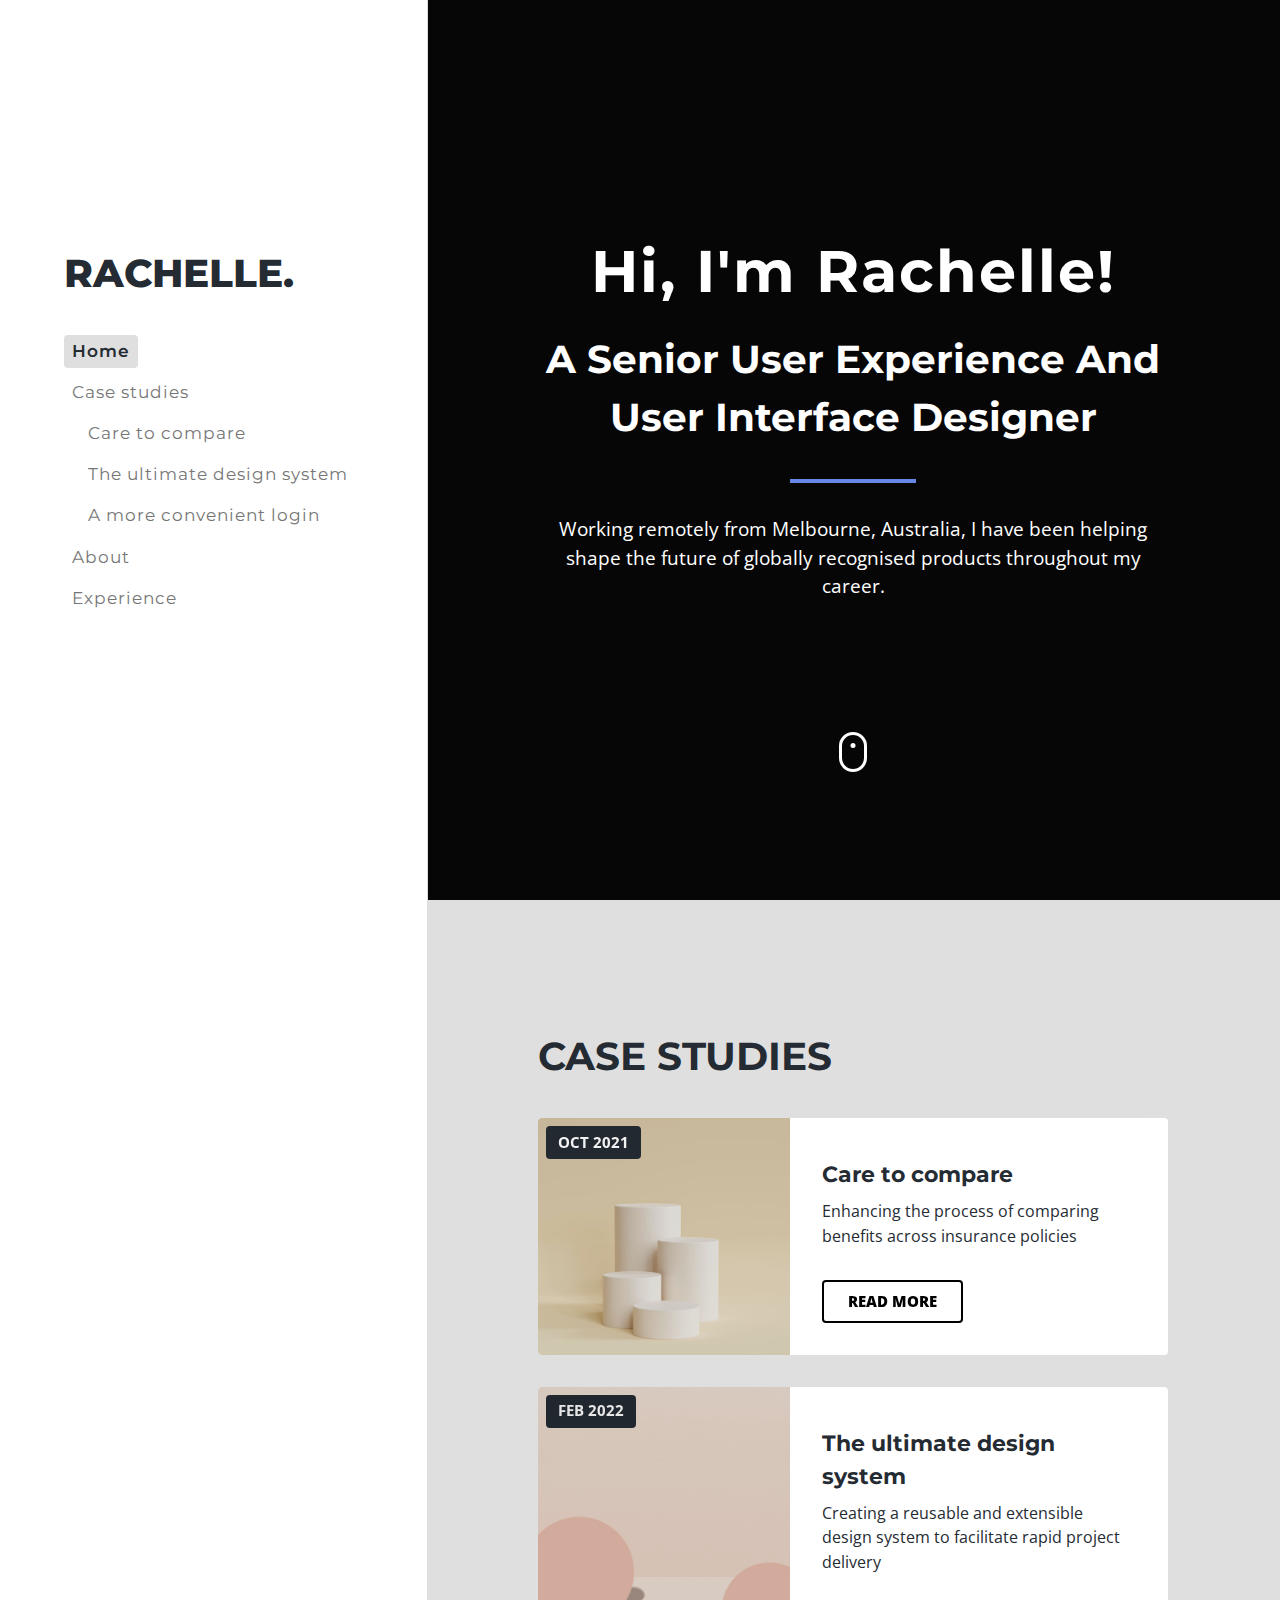
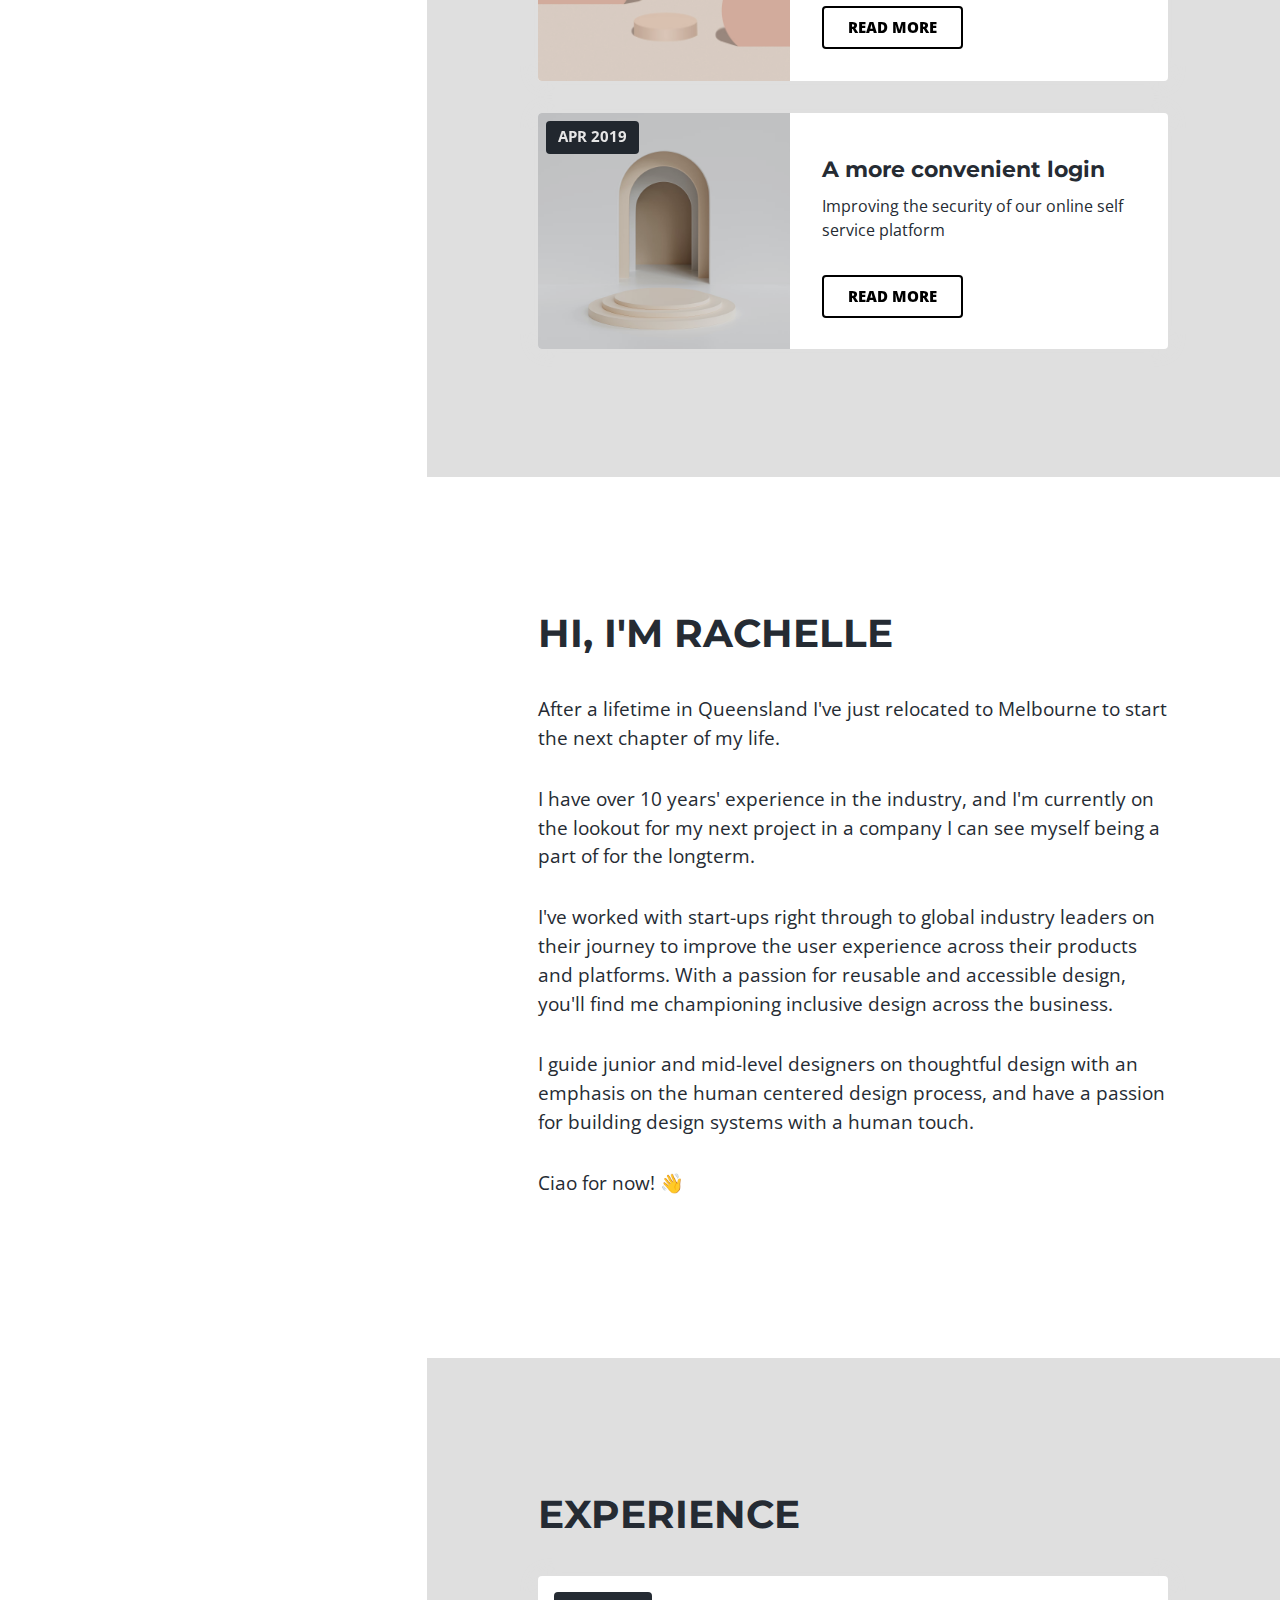
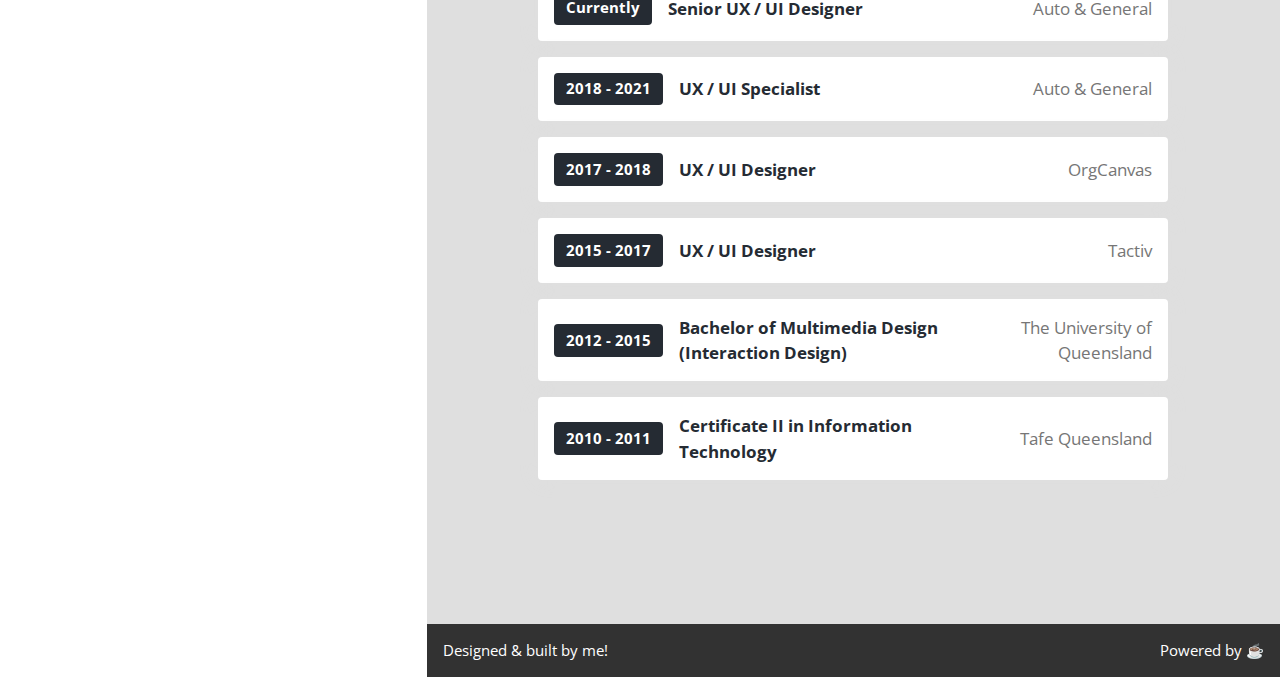
==== commit ede5159f: "Add google analytics" ====
--- a/index.html
+++ b/index.html
@@ -28,6 +28,15 @@
     </script>
 
 </head>
+
+<script async src="https://www.googletagmanager.com/gtag/js?id=G-NTLC9S3Z72"></script>
+<script>
+  window.dataLayer = window.dataLayer || [];
+  function gtag(){dataLayer.push(arguments);}
+  gtag('js', new Date());
+
+  gtag('config', 'G-NTLC9S3Z72');
+</script>
 
 <body>
 
--- a/css/main.css
+++ b/css/main.css
@@ -1,5 +1,5 @@
 h1 {
-  font-size: calc(calc(calc(calc(1rem * 1.15) * 1.15 * 1.15) * 1.15 * 1.15 * 1.15) * 1.15 * 1.15 * 1.15);
+  font-size: calc(calc(calc(calc(1.2rem * 1.15) * 1.15 * 1.15) * 1.15 * 1.15) * 1.15 * 1.15 * 1.15);
   font-family: "Montserrat", serif;
   color: #252b33;
   text-transform: uppercase;
@@ -9,27 +9,27 @@
 }
 
 h2 {
-  font-size: calc(calc(calc(1rem * 1.15) * 1.15 * 1.15) * 1.15 * 1.15 * 1.15);
+  font-size: calc(calc(calc(1.2rem * 1.15) * 1.15 * 1.15) * 1.15 * 1.15);
   font-family: "Montserrat", serif;
   color: #252b33;
 }
 
 h3 {
-  font-size: calc(calc(1rem * 1.15) * 1.15 * 1.15);
+  font-size: calc(calc(1.2rem * 1.15) * 1.15 * 1.15);
   font-family: "Montserrat", serif;
   color: #252b33;
   margin: 4rem 0 1rem 0;
 }
 
 h4 {
-  font-size: calc(1rem * 1.15);
+  font-size: calc(1.2rem * 1.15);
   font-family: "Montserrat", serif;
   color: #252b33;
   margin-bottom: 0.5rem;
 }
 
 h5 {
-  font-size: calc(1rem * 1.15);
+  font-size: calc(1.2rem * 1.15);
   font-family: "Montserrat", serif;
   font-weight: 700;
   color: red;
@@ -37,7 +37,7 @@
 }
 
 body {
-  font-size: 1rem;
+  font-size: 1.2rem;
   font-family: "Open Sans", sans-serif;
   color: #252b33;
 }
@@ -52,11 +52,11 @@
 }
 
 p.small {
-  font-size: 80%;
+  font-size: 85%;
 }
 
 overline {
-  font-size: calc(calc(1rem / 1.15) / 1.15);
+  font-size: calc(calc(1.2rem / 1.15) / 1.15);
   text-transform: uppercase;
   font-family: "Montserrat", serif;
   font-weight: 600;
@@ -72,7 +72,7 @@
 }
 
 figcaption {
-  font-size: calc(calc(1rem / 1.15) / 1.15);
+  font-size: calc(calc(1.2rem / 1.15) / 1.15);
   font-family: "Montserrat", serif;
   font-weight: 400;
   color: #767676;
@@ -99,29 +99,6 @@
   width: 100%;
   -ms-flex-negative: 1;
       flex-shrink: 1;
-}
-
-@media screen and (min-width: 1021px) {
-  header, main {
-    display: -webkit-box;
-    display: -ms-flexbox;
-    display: flex;
-    -webkit-box-orient: vertical;
-    -webkit-box-direction: normal;
-        -ms-flex-direction: column;
-            flex-direction: column;
-    -ms-flex-preferred-size: 100%;
-        flex-basis: 100%;
-    min-height: 100vh;
-  }
-  main {
-    background-color: #f8f8f8;
-    -webkit-box-flex: 2;
-        -ms-flex: 2;
-            flex: 2;
-    margin-left: calc((100vw / 12) * 3);
-    width: calc((100vw / 12) * 9);
-  }
 }
 
 .login-page {
@@ -142,7 +119,7 @@
 }
 
 .login-page #logo {
-  font-size: calc(calc(calc(1rem * 1.15) * 1.15 * 1.15) * 1.15 * 1.15 * 1.15);
+  font-size: calc(calc(calc(1.2rem * 1.15) * 1.15 * 1.15) * 1.15 * 1.15);
   font-family: "Montserrat", serif;
   font-weight: 800;
   color: white;
@@ -156,13 +133,13 @@
 .login-page form .logo-tagline {
   color: white;
   font-weight: 400;
-  font-size: calc(calc(1rem / 1.15) / 1.15);
+  font-size: calc(calc(1.2rem / 1.15) / 1.15);
   margin: 0 0 2rem;
 }
 
 .login-page form .login-invalid {
   color: white;
-  font-size: calc(calc(1rem / 1.15) / 1.15);
+  font-size: calc(calc(1.2rem / 1.15) / 1.15);
   font-weight: 400;
   margin: 0.25rem 0;
   min-height: 24px;
@@ -192,7 +169,7 @@
 .login-page form .input-wrap input,
 .login-page form .input-wrap button {
   font-family: "Open Sans", sans-serif;
-  font-size: calc(calc(1rem / 1.15) / 1.15);
+  font-size: calc(calc(1.2rem / 1.15) / 1.15);
   height: 40px;
 }
 
@@ -306,7 +283,7 @@
   width: fit-content;
   margin: 0.5rem;
   font-family: "Open Sans", sans-serif;
-  font-size: calc(calc(1rem / 1.15) / 1.15);
+  font-size: calc(calc(1.2rem / 1.15) / 1.15);
   padding: 0.35rem 0.75rem;
   font-weight: 700;
   border-radius: 4px;
@@ -378,7 +355,7 @@
 .btn {
   border-radius: 4px;
   font-family: "Open Sans", sans-serif;
-  font-size: calc(calc(1rem / 1.15) / 1.15);
+  font-size: calc(calc(1.2rem / 1.15) / 1.15);
   padding: 0.75rem 1.5rem;
   font-weight: 800;
   overflow: hidden;
@@ -419,7 +396,7 @@
 
 @media screen and (max-width: 1020px) {
   article {
-    padding: 1rem 1rem 2rem 1rem;
+    padding: 1rem 2rem 2rem 2rem;
   }
   article .mouse {
     display: none;
@@ -446,6 +423,21 @@
   article .data-images .row div img {
     height: 30px;
     padding: 0.5rem 0;
+    width: auto;
+  }
+  article .article-inner {
+    margin: 0 auto;
+    max-width: 100%;
+  }
+  article .article-inner.narrow,
+  article .article-inner .narrow {
+    max-width: 100%;
+    -ms-flex-wrap: wrap;
+        flex-wrap: wrap;
+    row-gap: 2rem;
+    margin: 0 auto;
+  }
+  article .article-inner.logos-only img {
     width: auto;
   }
 }
@@ -535,7 +527,6 @@
 }
 
 article.home {
-  min-height: calc(100vh - 4rem - 8rem);
   display: -webkit-box;
   display: -ms-flexbox;
   display: flex;
@@ -546,6 +537,12 @@
   -webkit-box-pack: justify;
       -ms-flex-pack: justify;
           justify-content: space-between;
+}
+
+@media screen and (min-width: 1021px) {
+  article.home {
+    min-height: calc(100vh - 4rem - 8rem);
+  }
 }
 
 article.home h1,
@@ -691,7 +688,7 @@
 
 article .article-inner .layout-insight p,
 article .article-inner .layout-insight ul {
-  font-size: 80%;
+  font-size: 85%;
 }
 
 article #container {
@@ -752,7 +749,7 @@
 
 blockquote {
   border-left: 4px solid #6588e6;
-  font-size: 1rem;
+  font-size: 1.2rem;
   font-weight: 400;
   font-style: italic;
   margin: 0;
@@ -783,7 +780,7 @@
   width: -moz-fit-content;
   width: fit-content;
   padding: 0.5rem 1rem;
-  font-size: calc(calc(1rem / 1.15) / 1.15);
+  font-size: calc(calc(1.2rem / 1.15) / 1.15);
 }
 
 .quote-wrap blockquote:after {
@@ -856,7 +853,7 @@
 }
 
 header .top #logo {
-  font-size: calc(calc(calc(1rem * 1.15) * 1.15 * 1.15) * 1.15 * 1.15 * 1.15);
+  font-size: calc(calc(calc(1.2rem * 1.15) * 1.15 * 1.15) * 1.15 * 1.15);
   font-family: "Montserrat", serif;
   font-weight: 800;
   color: #252b33;
@@ -921,6 +918,9 @@
   header .bottom {
     display: none;
   }
+  main {
+    width: 100%;
+  }
   #mobile-menu-toggle {
     display: block;
     z-index: 1;
@@ -944,11 +944,52 @@
   }
 }
 
+@media screen and (min-width: 1021px) and (max-width: 1440px) {
+  header {
+    width: calc((100vw / 12) * 4);
+    max-width: calc((100vw / 12) * 4);
+  }
+  main {
+    background-color: #f8f8f8;
+    -webkit-box-flex: 2;
+        -ms-flex: 2;
+            flex: 2;
+    margin-left: calc((100vw / 12) * 4);
+    width: calc((100vw / 12) * 8);
+  }
+}
+
+@media screen and (min-width: 1440px) {
+  header {
+    width: calc((100vw / 12) * 3);
+    max-width: calc((100vw / 12) * 3);
+  }
+  main {
+    background-color: #f8f8f8;
+    -webkit-box-flex: 2;
+        -ms-flex: 2;
+            flex: 2;
+    margin-left: calc((100vw / 12) * 3);
+    width: calc((100vw / 12) * 9);
+  }
+}
+
 @media screen and (min-width: 1021px) {
+  header,
+  main {
+    display: -webkit-box;
+    display: -ms-flexbox;
+    display: flex;
+    -webkit-box-orient: vertical;
+    -webkit-box-direction: normal;
+        -ms-flex-direction: column;
+            flex-direction: column;
+    -ms-flex-preferred-size: 100%;
+        flex-basis: 100%;
+    min-height: 100vh;
+  }
   header {
     position: fixed;
-    width: calc((100vw / 12) * 3);
-    max-width: calc((100vw / 12) * 3);
     display: -webkit-box;
     display: -ms-flexbox;
     display: flex;
@@ -959,7 +1000,7 @@
         -ms-flex-align: left;
             align-items: left;
     border-right: 1px solid #dfdfdf;
-    font-size: calc(1rem / 1.15);
+    font-size: calc(1.2rem / 1.15);
   }
   header #nav {
     padding: 2rem 4rem;
@@ -1065,7 +1106,7 @@
 footer p {
   color: white;
   margin: 0;
-  font-size: calc(calc(1rem / 1.15) / 1.15);
+  font-size: calc(calc(1.2rem / 1.15) / 1.15);
 }
 
 .timeline .timeline-section,
@@ -1130,7 +1171,7 @@
 .process li .chip,
 .process li .count {
   font-family: "Open Sans", sans-serif;
-  font-size: calc(calc(1rem / 1.15) / 1.15);
+  font-size: calc(calc(1.2rem / 1.15) / 1.15);
   padding: 0.35rem 0.75rem;
   font-weight: 700;
   width: -webkit-fit-content;
@@ -1150,7 +1191,7 @@
 .process li h4 {
   color: #252b33;
   font-weight: 700;
-  font-size: calc(1rem / 1.15);
+  font-size: calc(1.2rem / 1.15);
 }
 
 .timeline .timeline-section p,
@@ -1159,7 +1200,7 @@
 .process li p {
   text-align: right;
   color: #767676;
-  font-size: calc(1rem / 1.15);
+  font-size: calc(1.2rem / 1.15);
 }
 
 .process {
@@ -1181,153 +1222,18 @@
   color: #252b33;
 }
 
-#preloader {
-  position: fixed;
-  left: 0;
-  top: 0;
-  height: 100vh;
-  width: 100%;
-  z-index: 99999;
-  display: -webkit-box;
-  display: -ms-flexbox;
-  display: flex;
-}
-
-#preloader:before, #preloader:after {
-  content: '';
-  position: absolute;
-  top: 0;
-  width: 100%;
-  height: 100%;
-  z-index: -1;
-  background: -webkit-gradient(linear, left top, left bottom, from(rgba(0, 0, 0, 0.8)), to(rgba(0, 0, 0, 0.8))), url("/images/login.png");
-  background: linear-gradient(rgba(0, 0, 0, 0.8), rgba(0, 0, 0, 0.8)), url("/images/login.png");
-  background-size: cover;
-  -webkit-transition: all .3s ease 0s;
-  transition: all .3s ease 0s;
-}
-
-#preloader:before {
-  left: 0;
-}
-
-#preloader:after {
-  right: 0;
-}
-
-#preloader .loader_line {
-  margin: auto;
-  width: 1px;
-  height: 250px;
-  position: relative;
-  overflow: hidden;
-  -webkit-transition: all .8s ease 0s;
-  transition: all .8s ease 0s;
-}
-
-.loader_line:before {
-  content: '';
-  position: absolute;
-  left: 0;
-  top: 50%;
-  width: 1px;
-  height: 0%;
-  -webkit-transform: translateY(-50%);
-  transform: translateY(-50%);
-  background-color: #fff;
-  -webkit-animation: lineheight 1000ms ease-in-out 0s forwards;
-  animation: lineheight 1000ms ease-in-out 0s forwards;
-}
-
-.loader_line:after {
-  content: '';
-  position: absolute;
-  left: 0;
-  top: 0;
-  width: 1px;
-  height: 100%;
-  background-color: #999;
-  -webkit-transform: translateY(-100%);
-  transform: translateY(-100%);
-  -webkit-animation: lineround 1200ms linear 0s infinite;
-  animation: lineround 1200ms linear 0s infinite;
-  -webkit-animation-delay: 2000ms;
-          animation-delay: 2000ms;
-}
-
-@-webkit-keyframes lineheight {
-  0% {
-    height: 0%;
-  }
-  100% {
-    height: 100%;
-  }
-}
-
-@keyframes lineheight {
-  0% {
-    height: 0%;
-  }
-  100% {
-    height: 100%;
-  }
-}
-
-@-webkit-keyframes lineround {
-  0% {
-    -webkit-transform: translateY(-100%);
-    transform: translateY(-100%);
-  }
-  100% {
-    -webkit-transform: translateY(200%);
-    transform: translateY(200%);
-  }
-}
-
-@keyframes lineround {
-  0% {
-    -webkit-transform: translateY(-100%);
-    transform: translateY(-100%);
-  }
-  100% {
-    -webkit-transform: translateY(200%);
-    transform: translateY(200%);
-  }
-}
-
-.preloaded .loader_line:after {
-  opacity: 0;
-}
-
-.preloaded .loader_line {
-  opacity: 0;
-  height: 100% !important;
-}
-
-.preloaded:before, .preloaded:after {
-  -webkit-animation: preloadedzero 300ms ease-in-out 500ms forwards;
-  animation: preloadedzero 300ms ease-in-out 500ms forwards;
-}
-
-@-webkit-keyframes preloadedzero {
-  0% {
-    width: 50%;
-  }
-  100% {
-    width: 0%;
-  }
-}
-
-@keyframes preloadedzero {
-  0% {
-    width: 50%;
-  }
-  100% {
-    width: 0%;
-  }
-}
-
 html {
-  font-size: 120%;
   line-height: 1.5;
 }
+
+@media screen and (max-width: 1020px) {
+  html {
+    font-size: 100%;
+  }
+}
+
+@media screen and (min-width: 1021px) {
+  html {
+    font-size: 100%;
+  }
+}
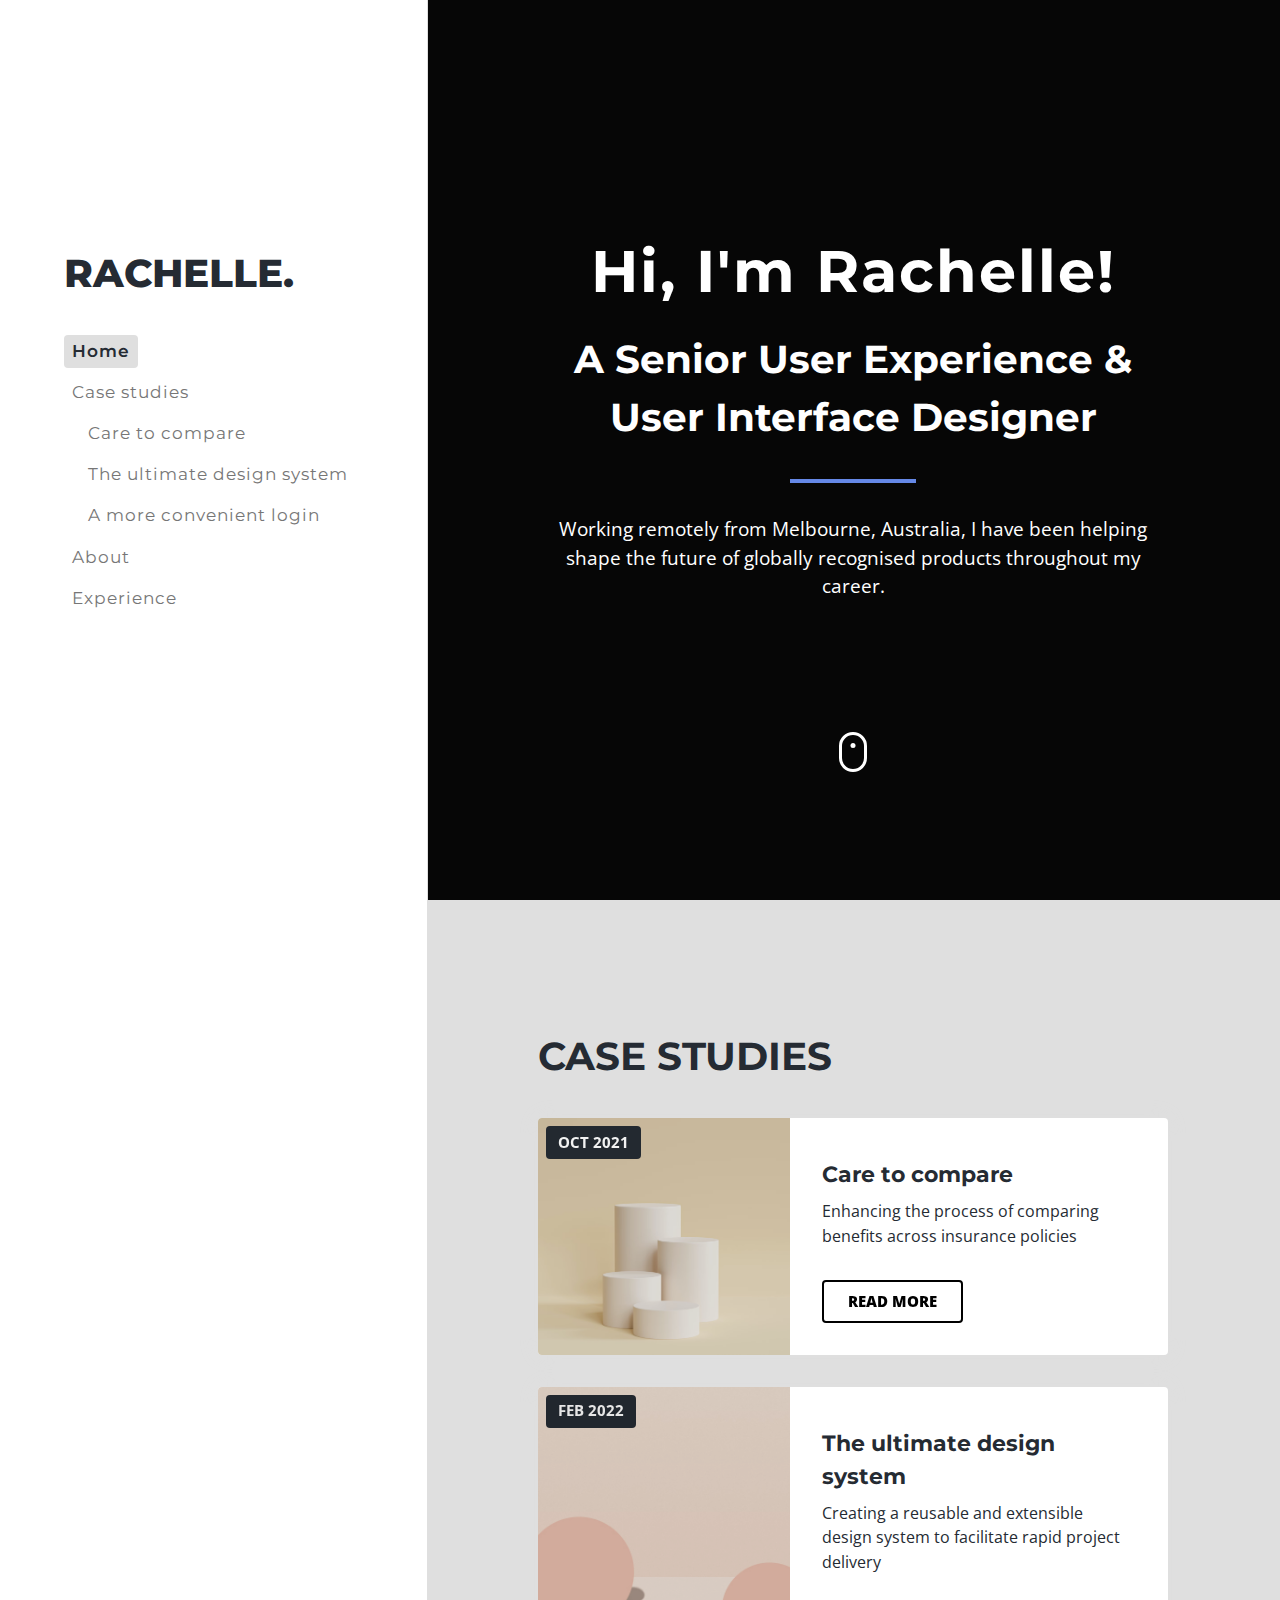
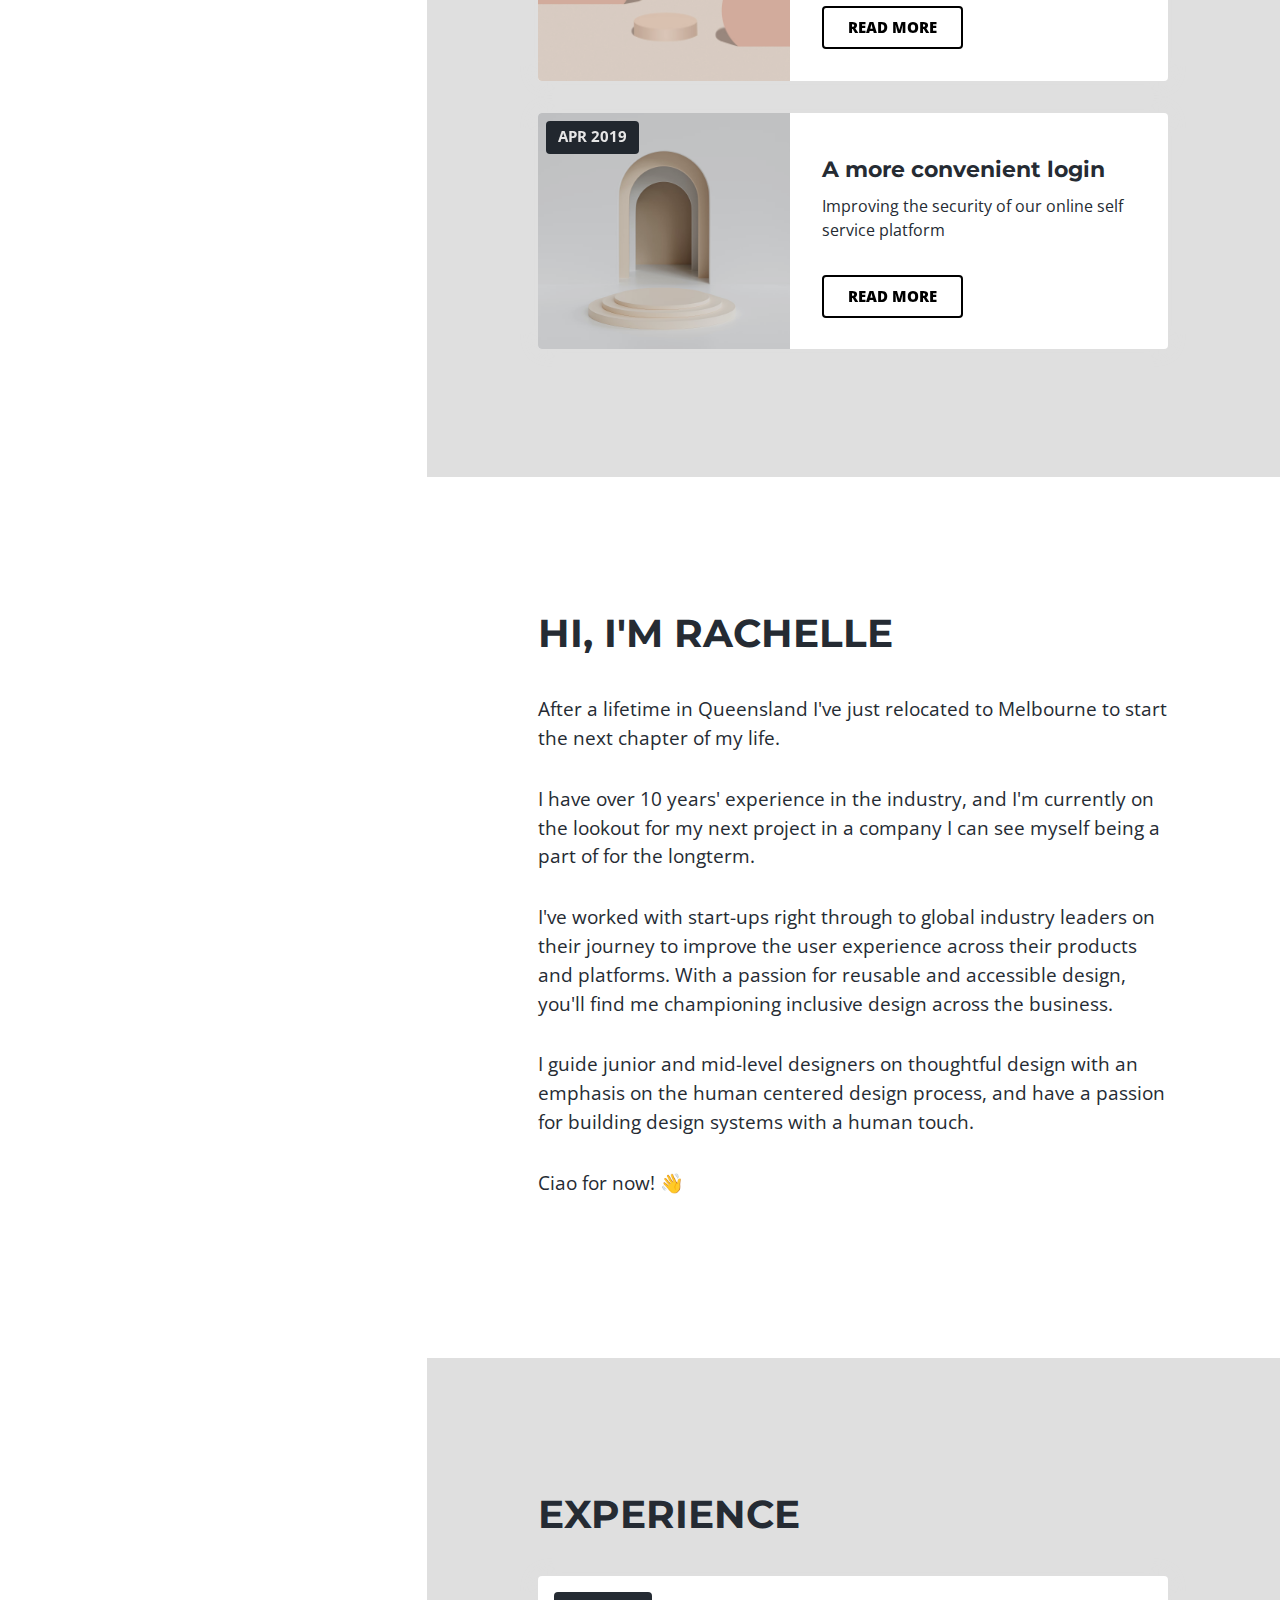
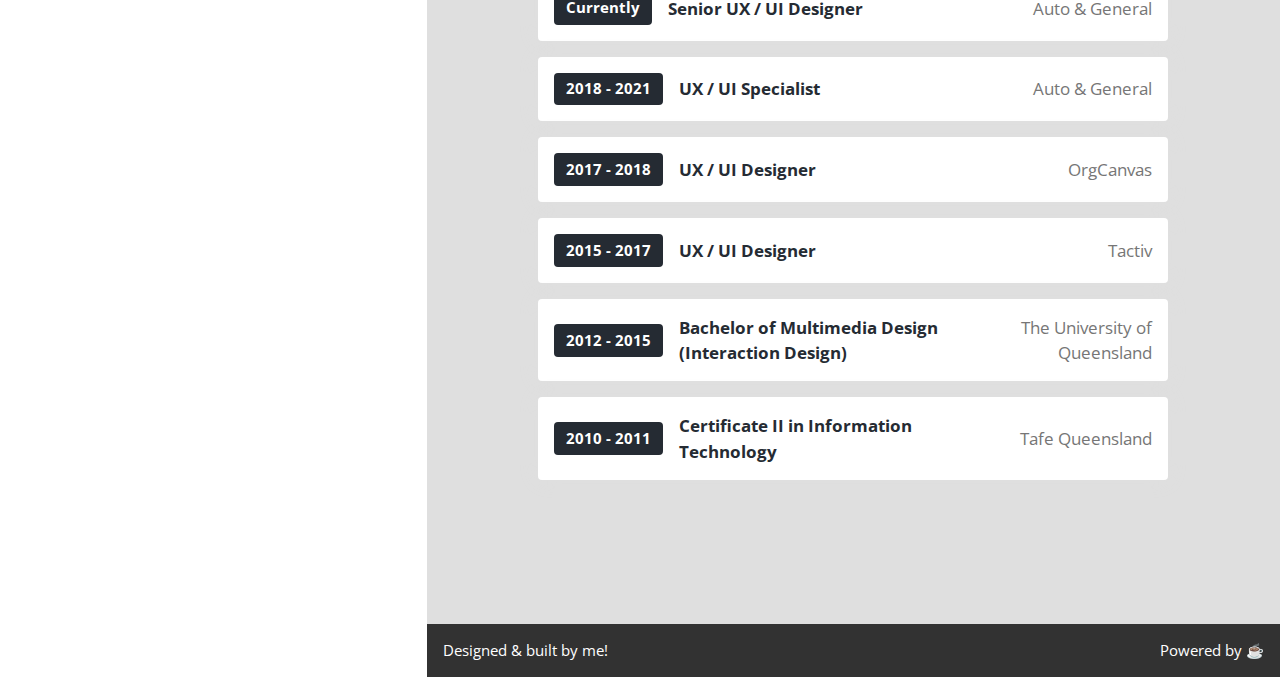
==== commit aa976946: "test push" ====
--- a/index.html
+++ b/index.html
@@ -2,6 +2,15 @@
 <html lang="en">
 
 <head>
+
+    <script async src="https://www.googletagmanager.com/gtag/js?id=G-NTLC9S3Z72"></script>
+    <script>
+        window.dataLayer = window.dataLayer || [];
+        function gtag() { dataLayer.push(arguments); }
+        gtag('js', new Date());
+
+        gtag('config', 'G-NTLC9S3Z72');
+    </script>
     <meta charset="UTF-8">
     <meta http-equiv="X-UA-Compatible" content="IE=edge">
     <meta name="viewport" content="width=device-width, initial-scale=1.0">
@@ -15,13 +24,15 @@
     <!-- FONT IMPORTS-->
     <link rel="preconnect" href="https://fonts.googleapis.com">
     <link rel="preconnect" href="https://fonts.gstatic.com" crossorigin>
-    <link href="https://fonts.googleapis.com/css2?family=Montserrat:wght@400;600;800;900&family=Open+Sans:wght@400;700&display=swap" rel="stylesheet">
+    <link
+        href="https://fonts.googleapis.com/css2?family=Montserrat:wght@400;600;800;900&family=Open+Sans:wght@400;700&display=swap"
+        rel="stylesheet">
 
     <title>Rachelle Patman | Senior UX / UI Designer</title>
     <script src="https://ajax.googleapis.com/ajax/libs/jquery/3.5.1/jquery.min.js"></script>
 
     <script>
-        $(document).ready(function() {
+        $(document).ready(function () {
             $("#header").load("_header.html");
             $("#footer").load("_footer.html");
         });
@@ -29,14 +40,7 @@
 
 </head>
 
-<script async src="https://www.googletagmanager.com/gtag/js?id=G-NTLC9S3Z72"></script>
-<script>
-  window.dataLayer = window.dataLayer || [];
-  function gtag(){dataLayer.push(arguments);}
-  gtag('js', new Date());
-
-  gtag('config', 'G-NTLC9S3Z72');
-</script>
+
 
 <body>
 
@@ -47,12 +51,13 @@
             <div class="article-inner narrow" style="margin:auto;">
                 <h1>Hi, I'm Rachelle!</h1>
                 <h2>
-                    A Senior User Experience and User Interface Designer
+                    A Senior User Experience & User Interface Designer
                 </h2>
                 <hr class="line-header">
 
                 <p>
-                    Working remotely from Melbourne, Australia, I have been helping shape the future of globally recognised products throughout my career.
+                    Working remotely from Melbourne, Australia, I have been helping shape the future of globally
+                    recognised products throughout my career.
                 </p>
 
             </div>
@@ -97,7 +102,8 @@
                             <p class="small">Creating a reusable and extensible design system to facilitate rapid
                                 project
                                 delivery</p>
-                            <a class="btn btn-alt btn-animation" href="the-ultimate-design-system.html">Read more <span class="arrow-right"></span></a>
+                            <a class="btn btn-alt btn-animation" href="the-ultimate-design-system.html">Read more <span
+                                    class="arrow-right"></span></a>
                         </div>
                     </div>
 
@@ -109,7 +115,8 @@
                         <div class="wrap">
                             <h4>A more convenient login</h4>
                             <p class="small">Improving the security of our online self service platform</p>
-                            <a class="btn btn-alt btn-animation" href="a-more-convenient-login.html">Read more <span class="arrow-right"></span></a>
+                            <a class="btn btn-alt btn-animation" href="a-more-convenient-login.html">Read more <span
+                                    class="arrow-right"></span></a>
                         </div>
                     </div>
                 </div>
@@ -124,19 +131,24 @@
                 <h2>Hi, i'm Rachelle </h2>
 
                 <p>
-                    After a lifetime in Queensland I've just relocated to Melbourne to start the next chapter of my life. 
-                </p>
-                <p>
-                I have over 10 years' experience in the industry, and I'm currently on the lookout for my next project in a company I can see myself being a part of for the longterm.
-                </p>
-                <p>
-                    I've worked with start-ups right through to global industry leaders on their journey to improve the user experience across their products and platforms. With a passion for reusable and accessible design, you'll find me championing inclusive design across the business.
-                </p>
-                <p>
-                    I guide junior and mid-level designers on thoughtful design with an emphasis on the human centered design process, and have a passion for building design systems with a human touch.
-                </p>
-                <p>
-                Ciao for now! 👋
+                    After a lifetime in Queensland I've just relocated to Melbourne to start the next chapter of my
+                    life.
+                </p>
+                <p>
+                    I have over 10 years' experience in the industry, and I'm currently on the lookout for my next
+                    project in a company I can see myself being a part of for the longterm.
+                </p>
+                <p>
+                    I've worked with start-ups right through to global industry leaders on their journey to improve the
+                    user experience across their products and platforms. With a passion for reusable and accessible
+                    design, you'll find me championing inclusive design across the business.
+                </p>
+                <p>
+                    I guide junior and mid-level designers on thoughtful design with an emphasis on the human centered
+                    design process, and have a passion for building design systems with a human touch.
+                </p>
+                <p>
+                    Ciao for now! 👋
                 </p>
 
             </div>
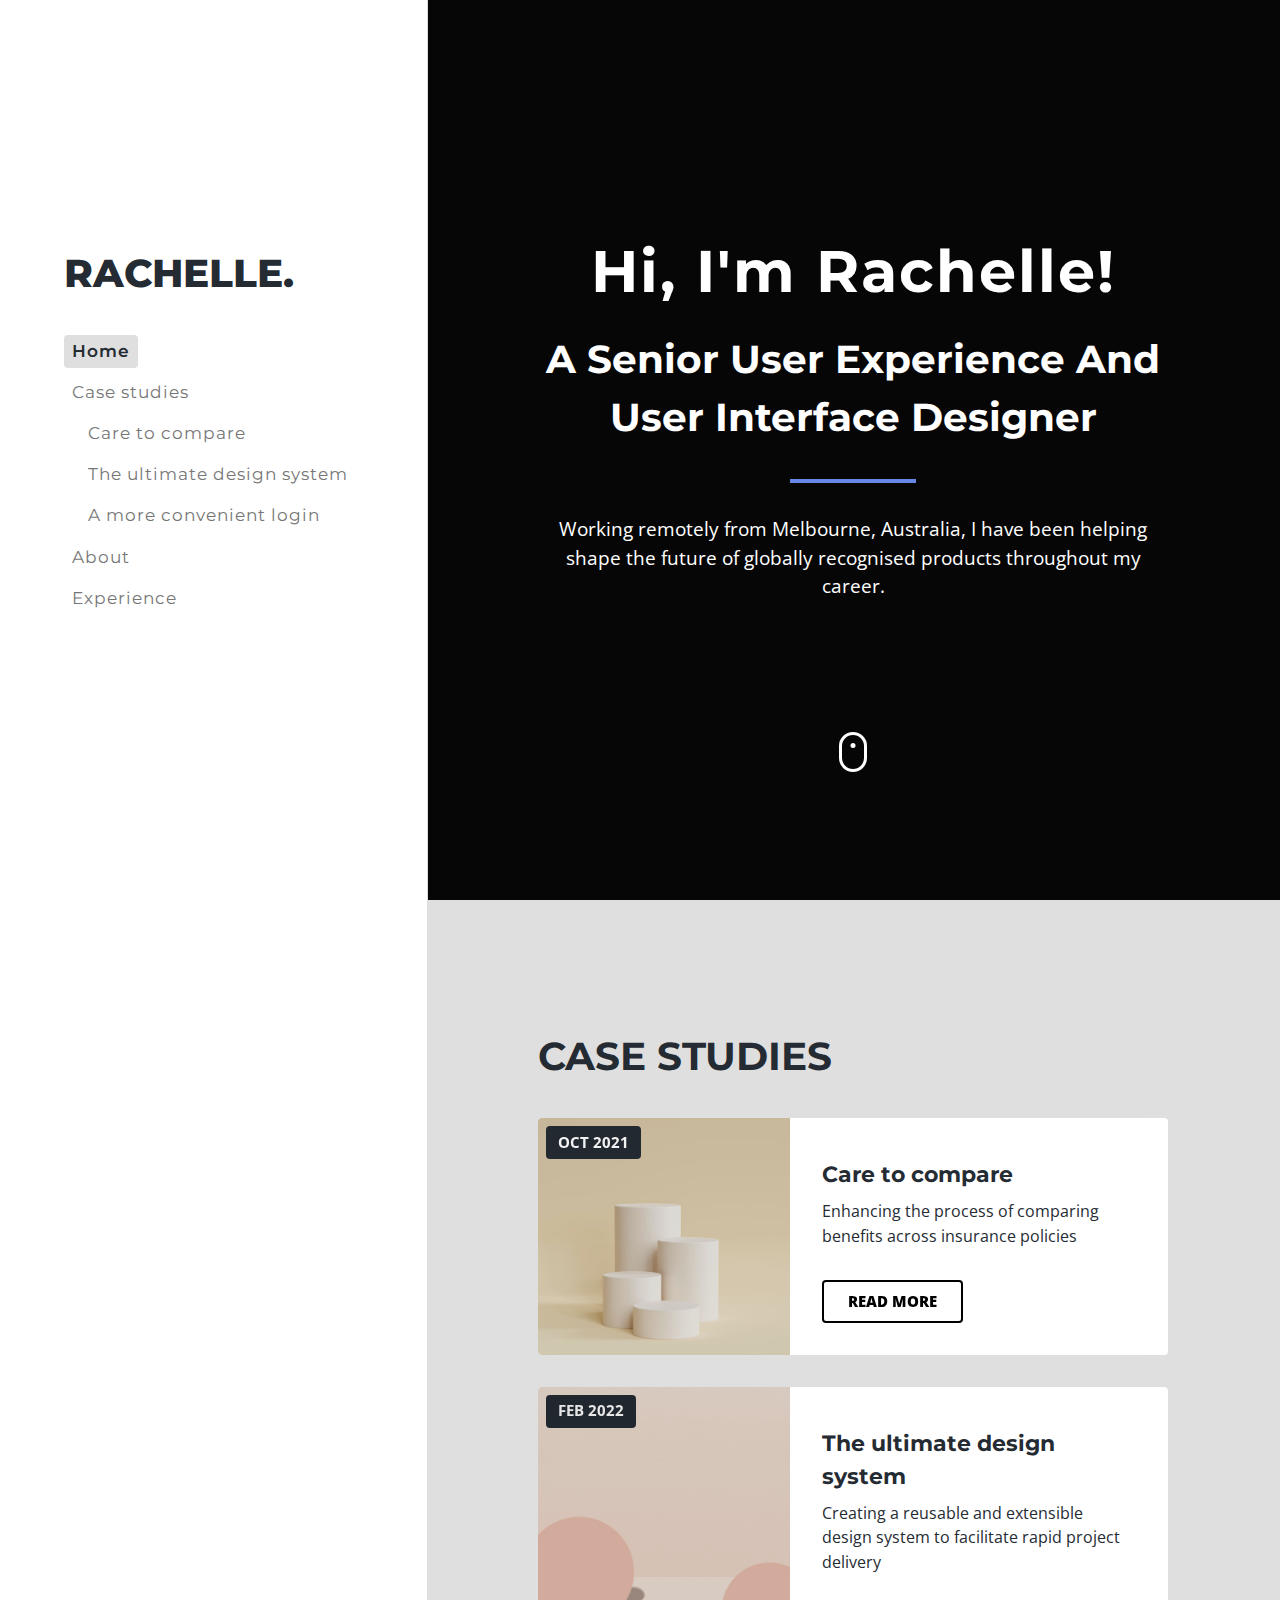
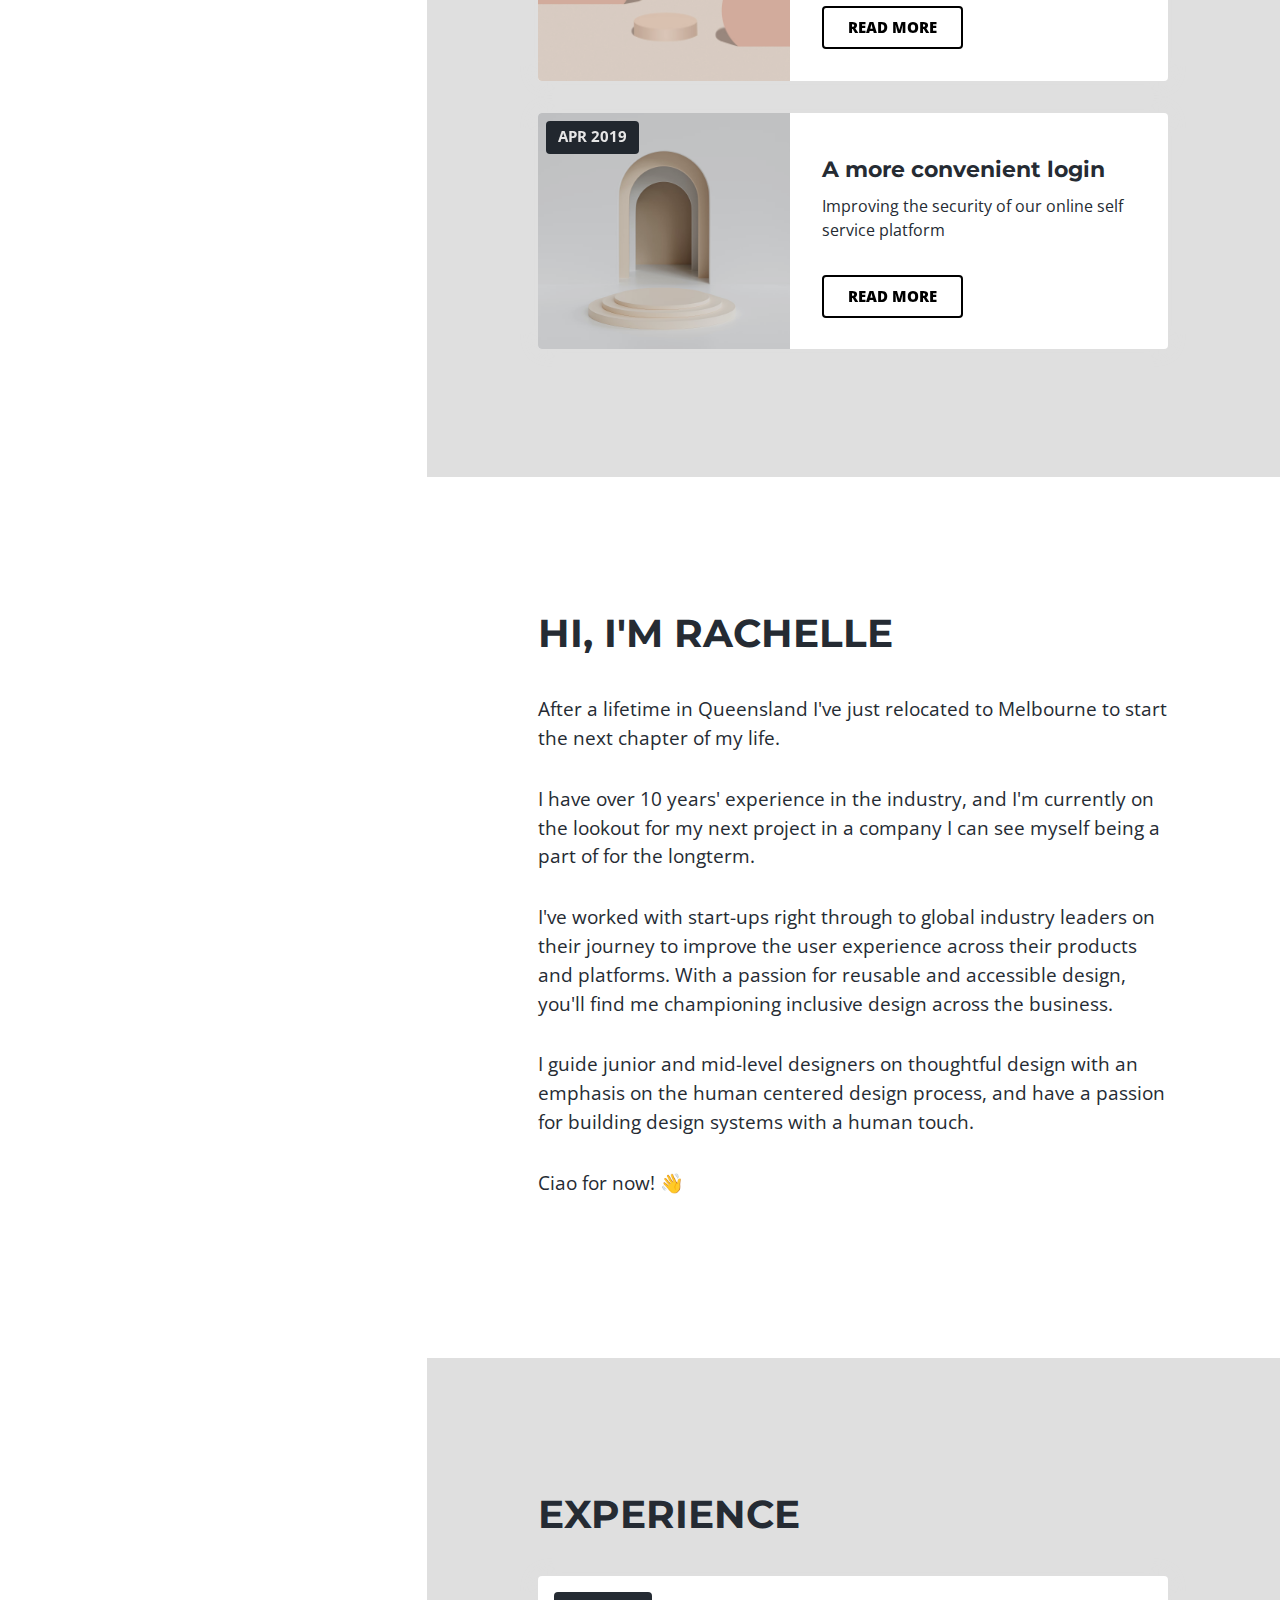
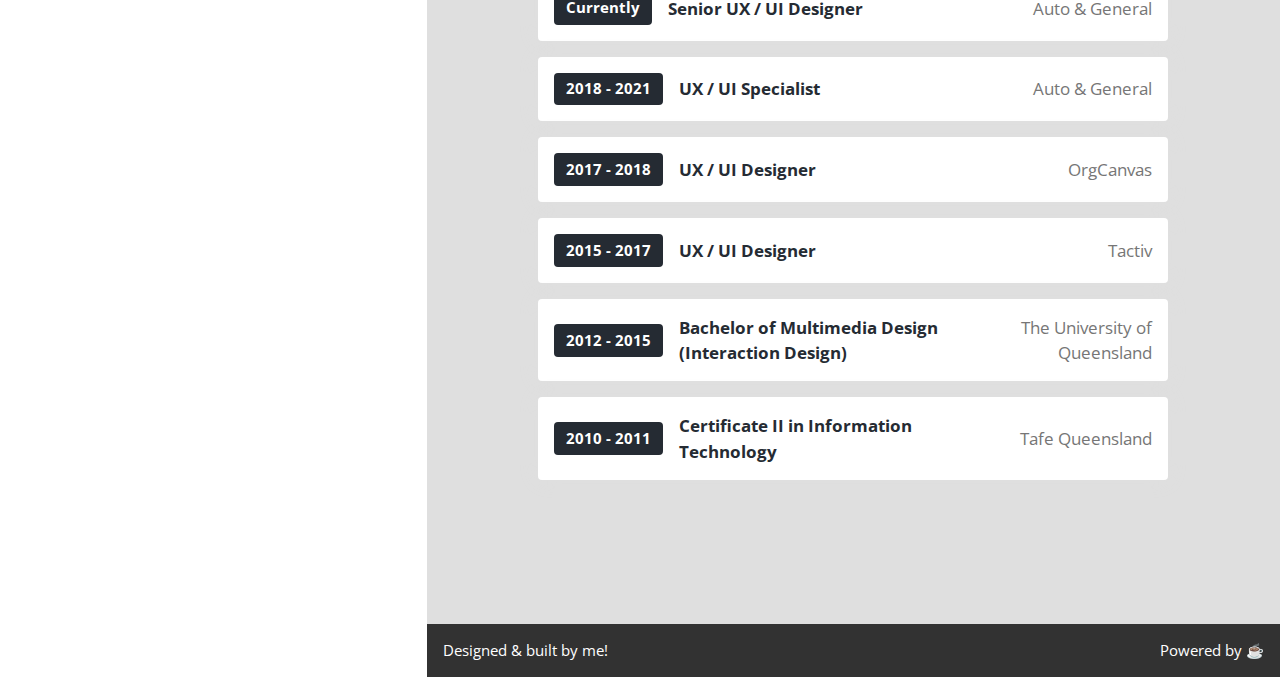
==== commit 97dd0b41: "test cpanel" ====
--- a/index.html
+++ b/index.html
@@ -51,7 +51,7 @@
             <div class="article-inner narrow" style="margin:auto;">
                 <h1>Hi, I'm Rachelle!</h1>
                 <h2>
-                    A Senior User Experience & User Interface Designer
+                    A Senior User Experience and User Interface Designer
                 </h2>
                 <hr class="line-header">
 
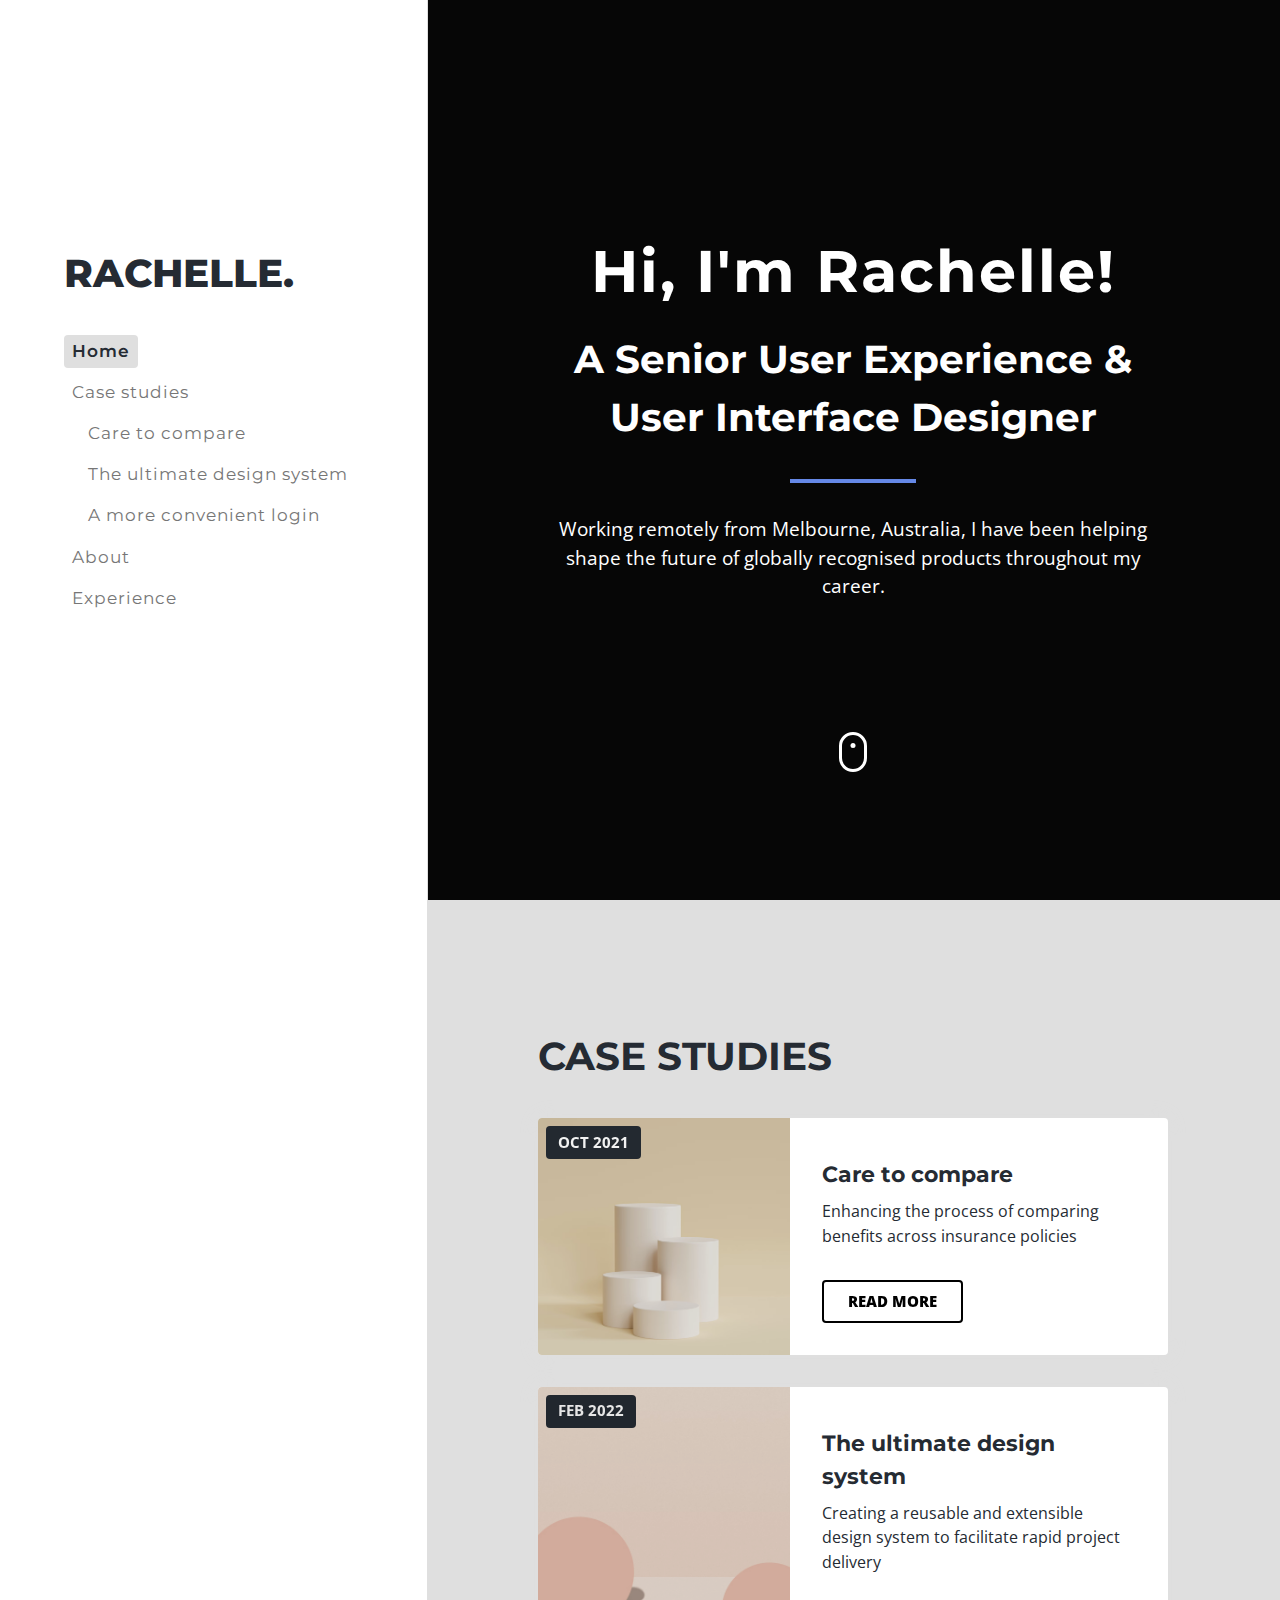
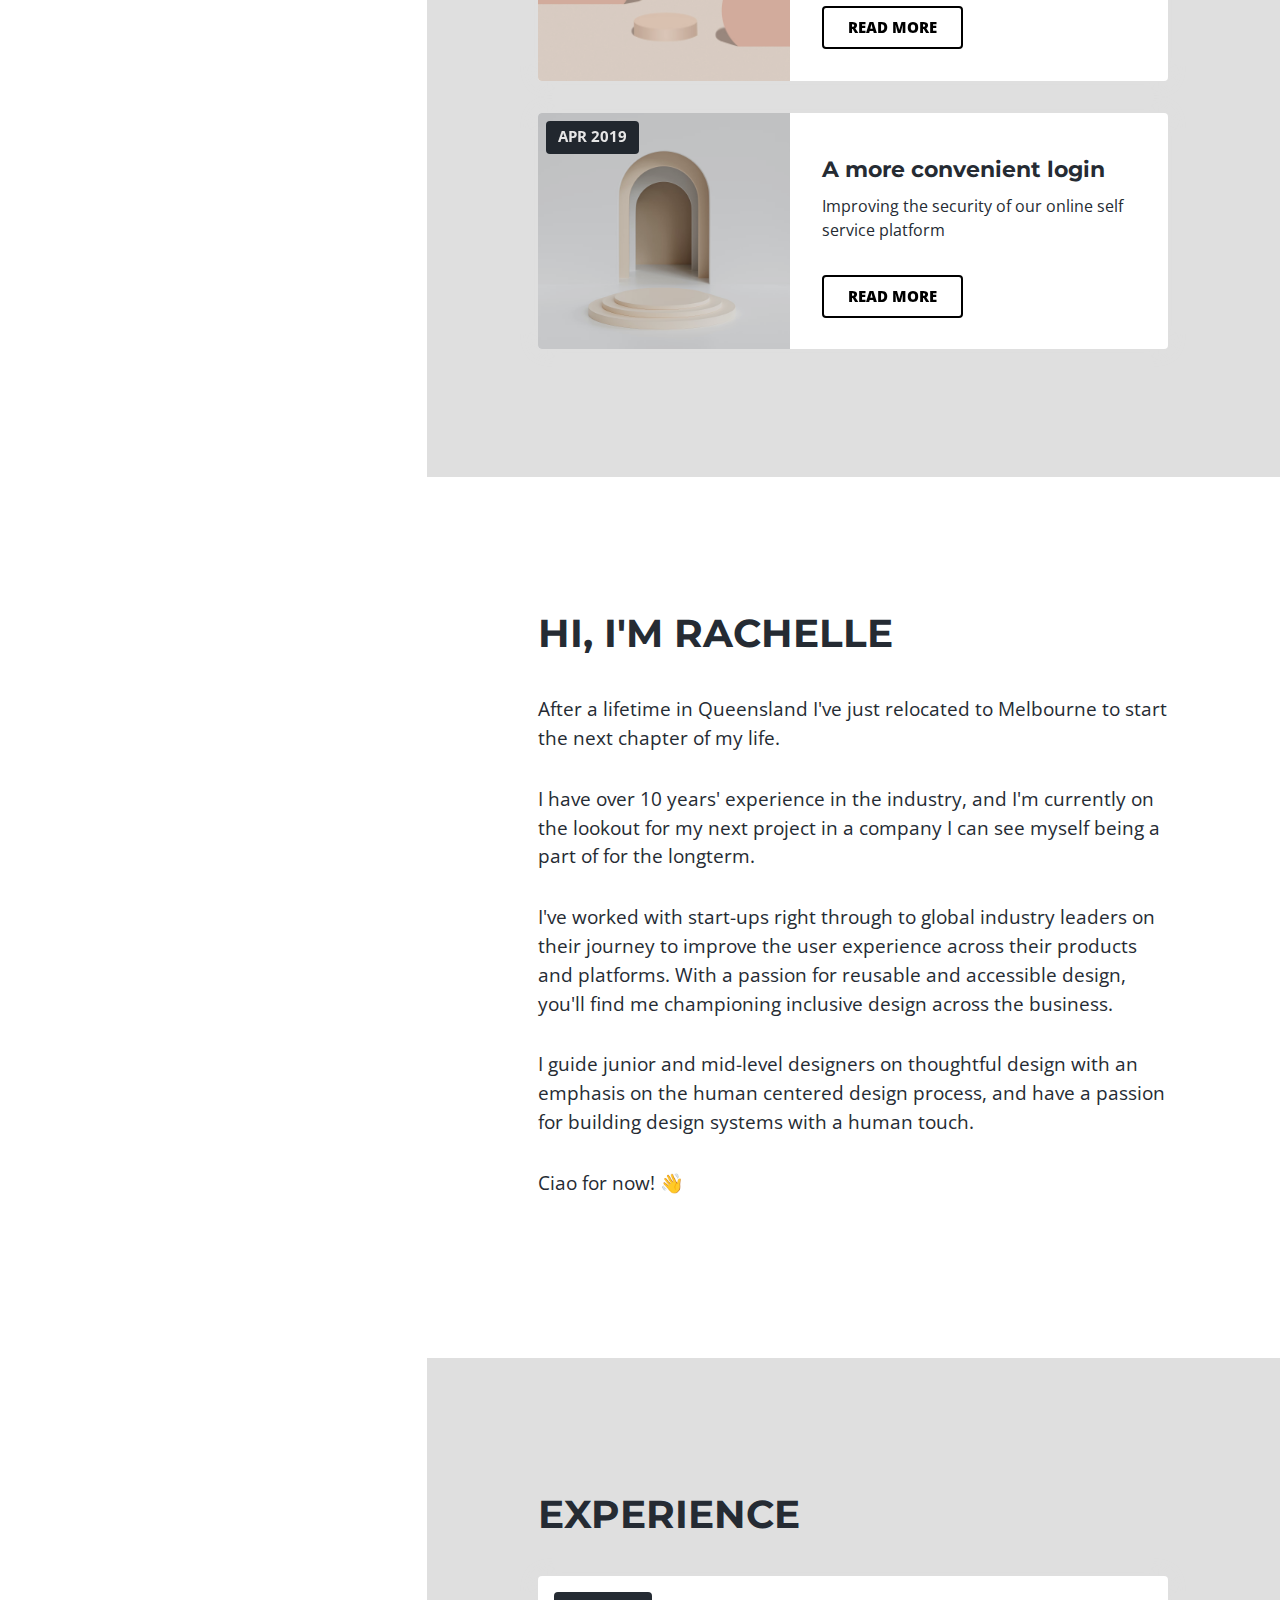
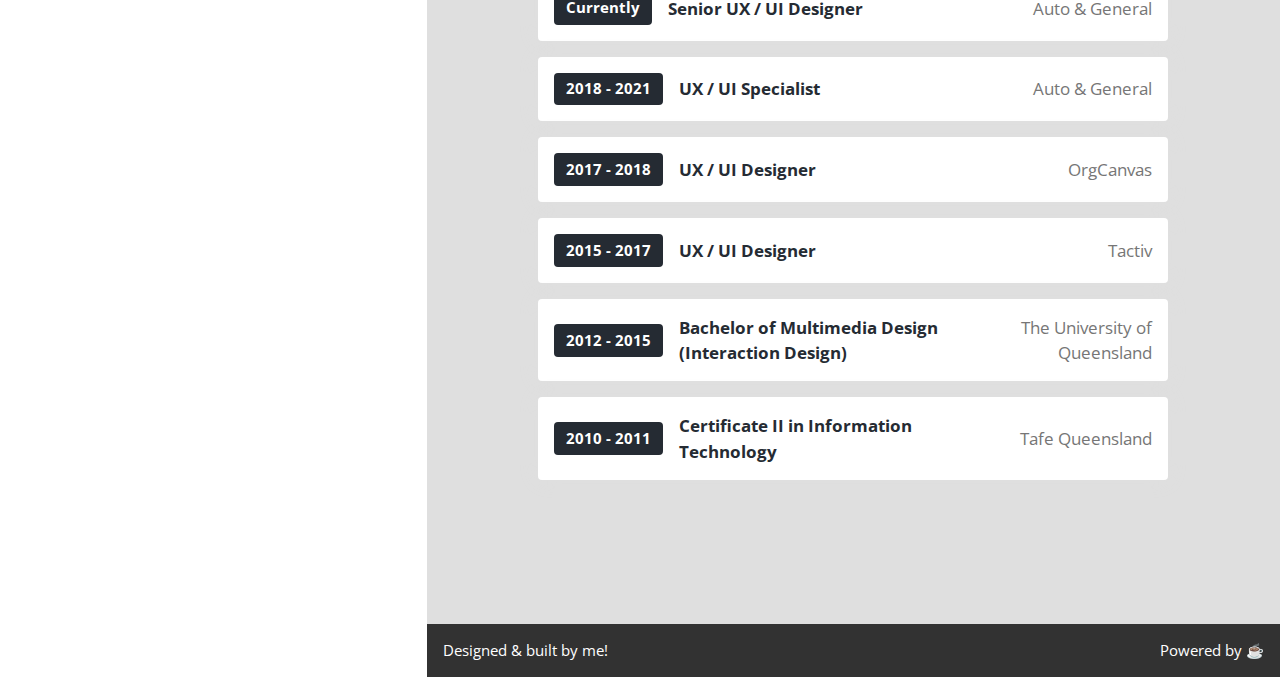
==== commit b079b60d: "test deploy" ====
--- a/index.html
+++ b/index.html
@@ -51,7 +51,7 @@
             <div class="article-inner narrow" style="margin:auto;">
                 <h1>Hi, I'm Rachelle!</h1>
                 <h2>
-                    A Senior User Experience and User Interface Designer
+                    A Senior User Experience & User Interface Designer
                 </h2>
                 <hr class="line-header">
 
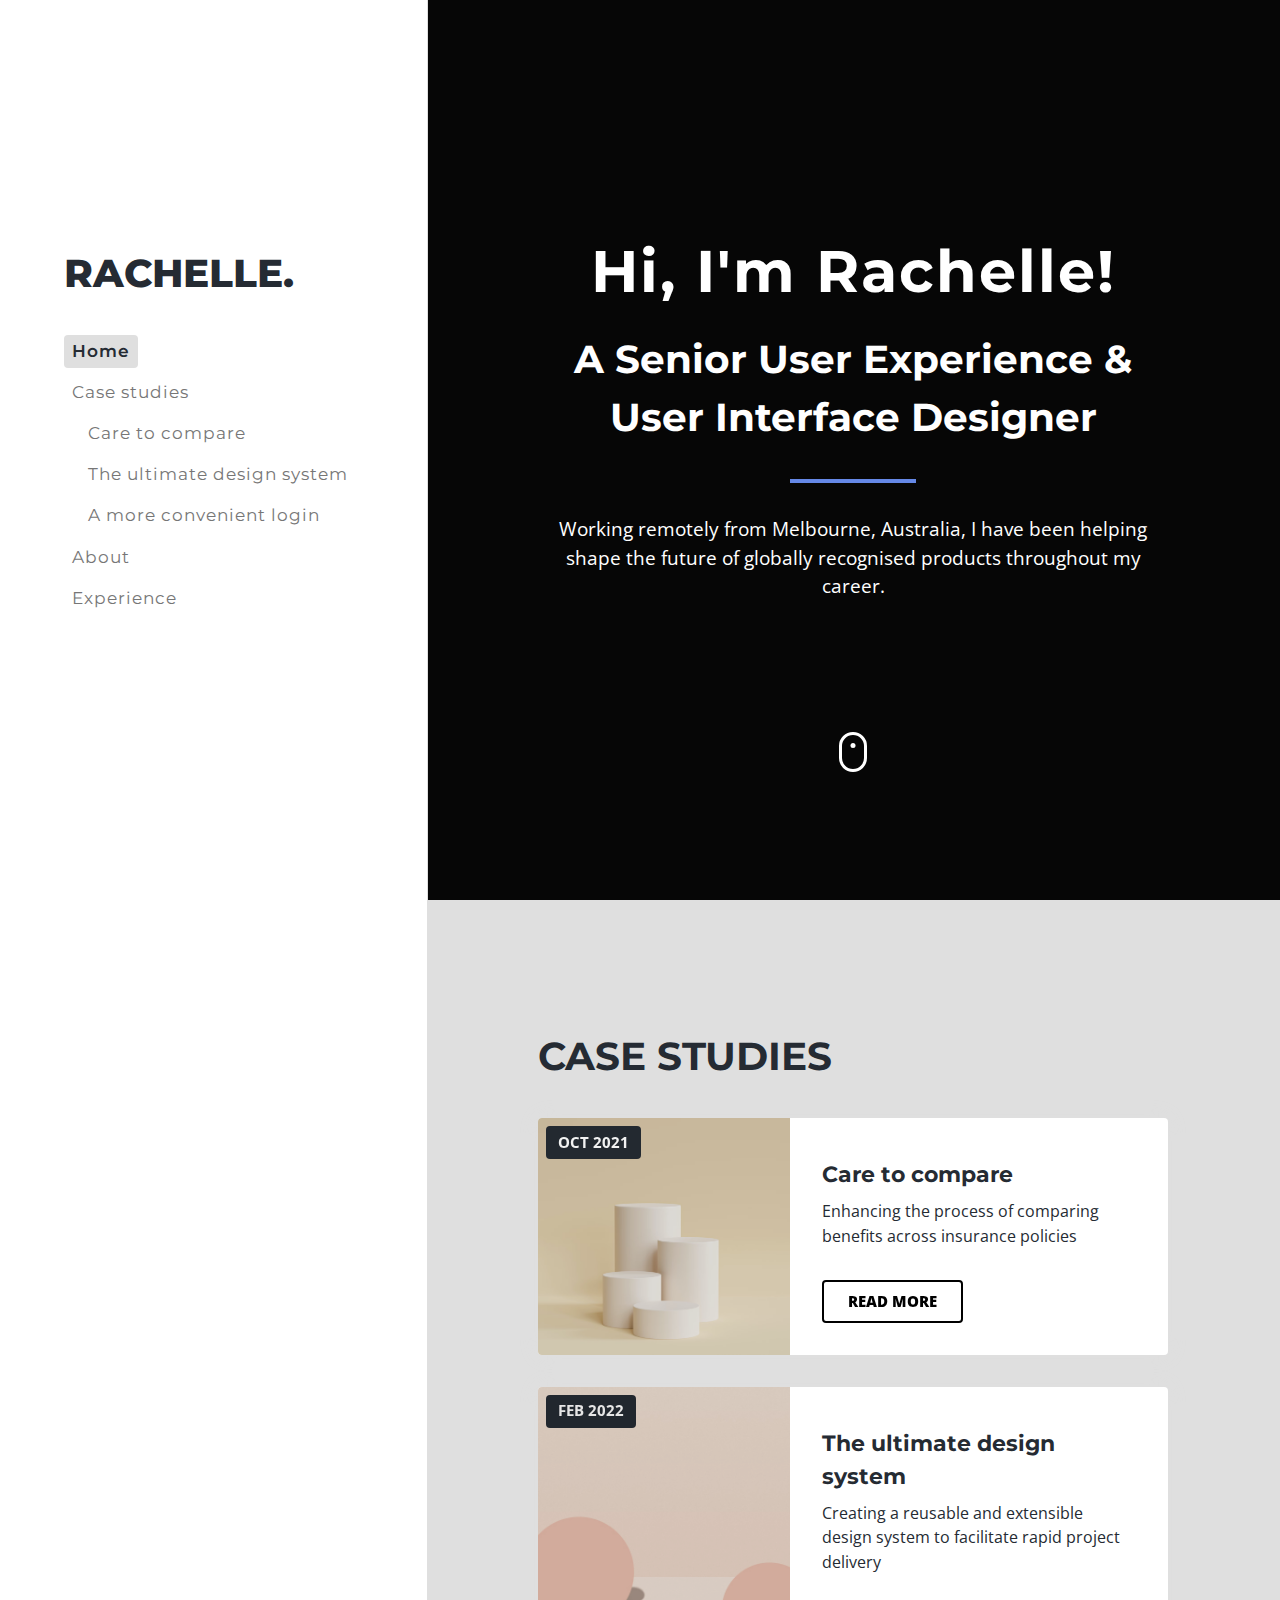
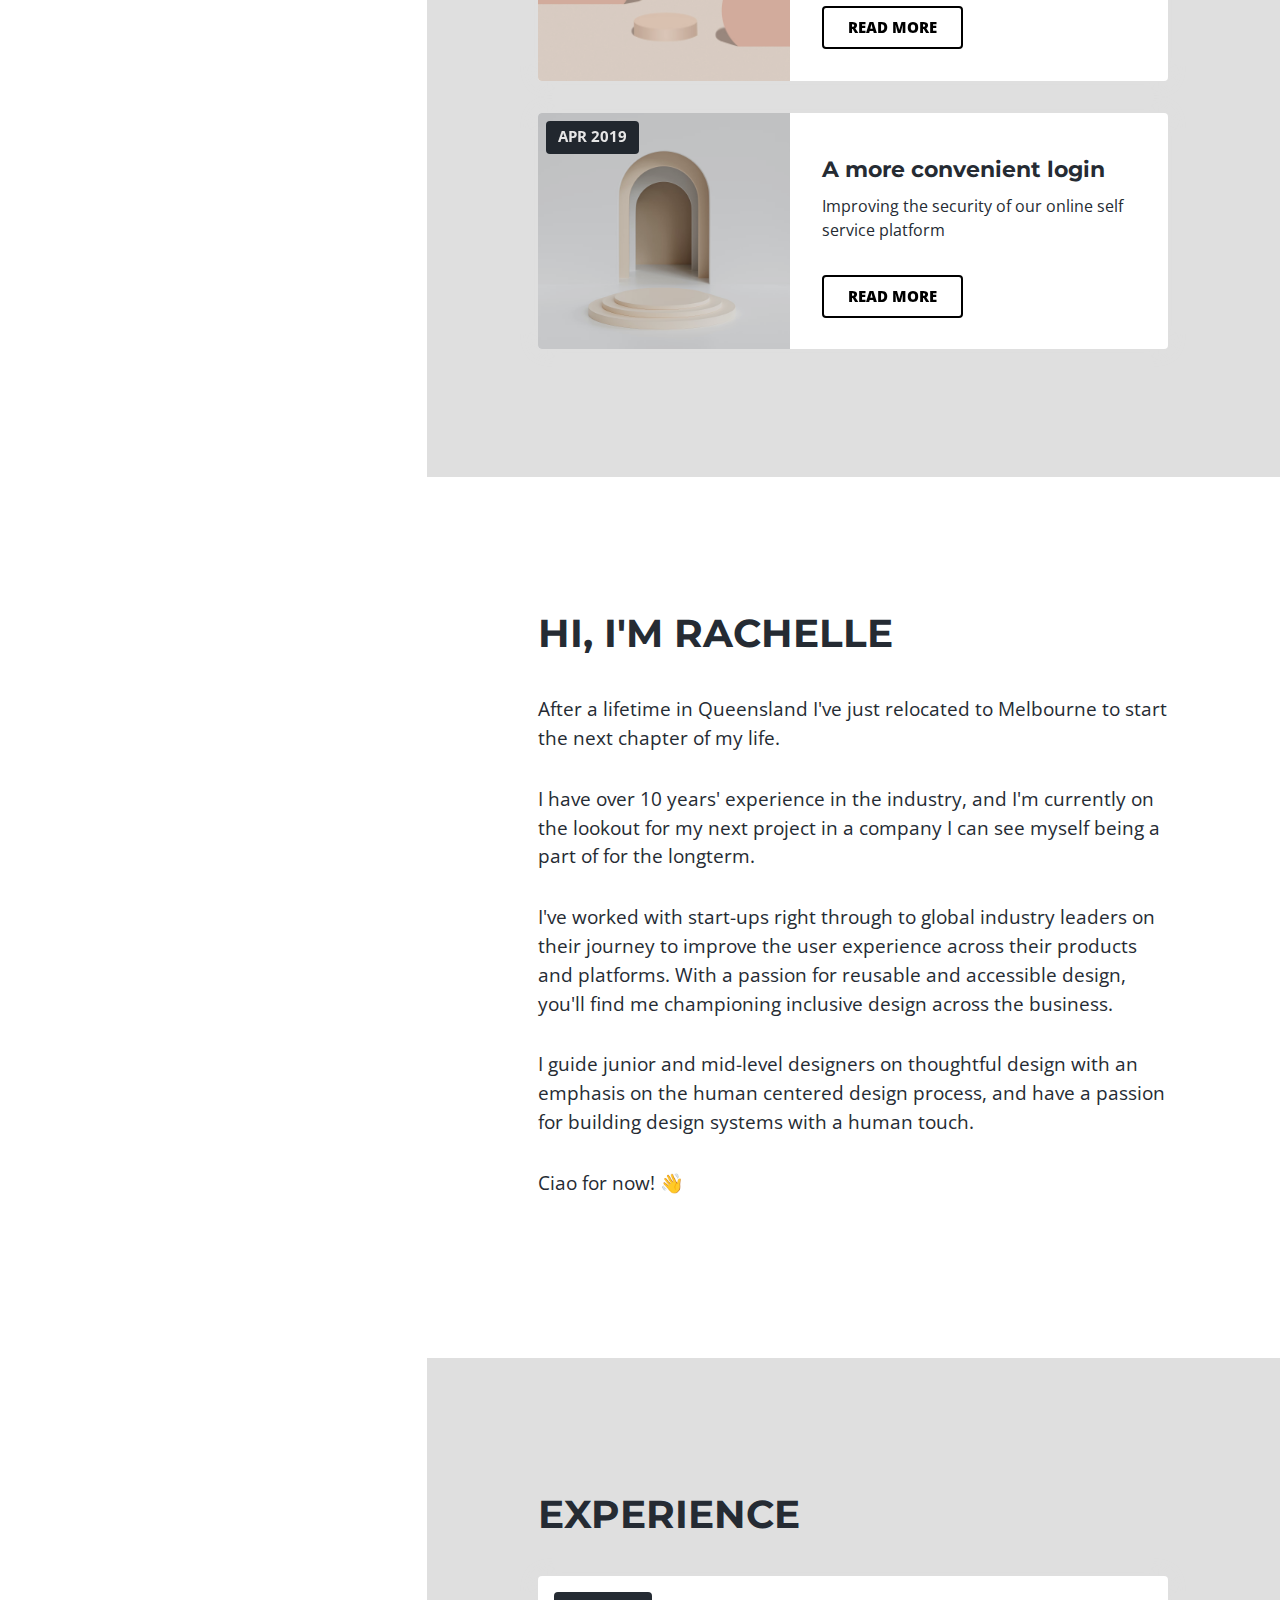
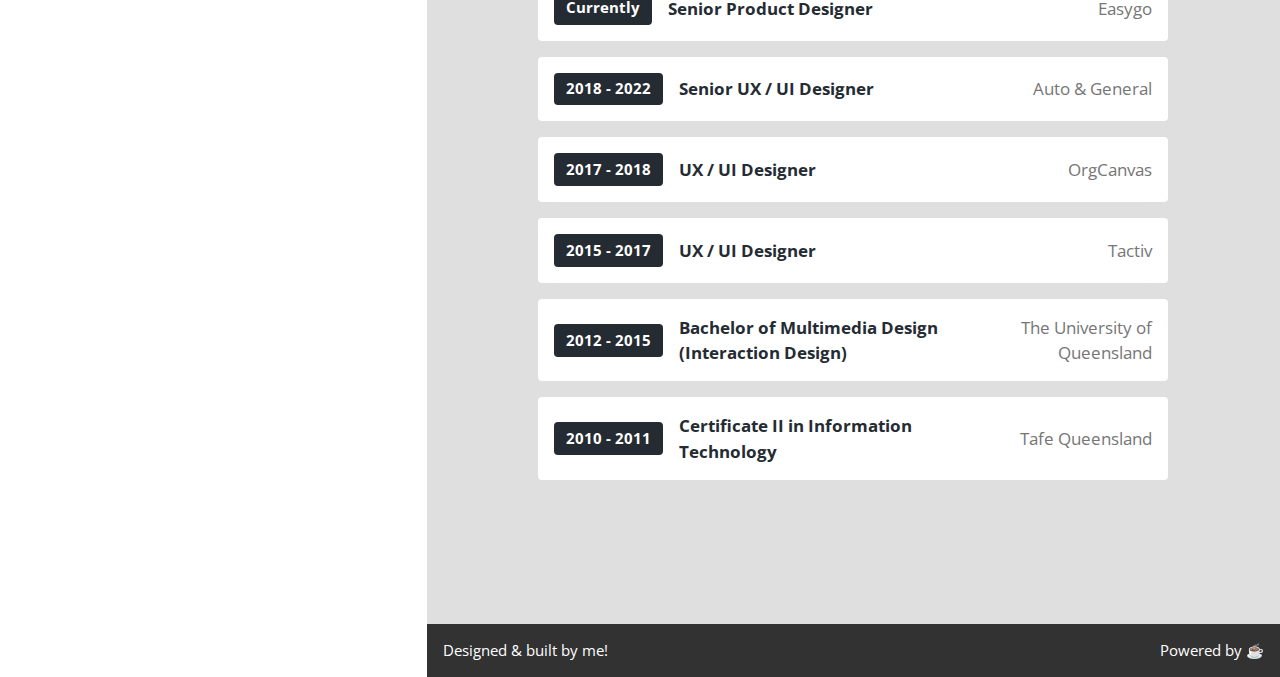
==== commit 9feb5ced: "Add job" ====
--- a/index.html
+++ b/index.html
@@ -3,14 +3,7 @@
 
 <head>
 
-    <script async src="https://www.googletagmanager.com/gtag/js?id=G-NTLC9S3Z72"></script>
-    <script>
-        window.dataLayer = window.dataLayer || [];
-        function gtag() { dataLayer.push(arguments); }
-        gtag('js', new Date());
-
-        gtag('config', 'G-NTLC9S3Z72');
-    </script>
+
     <meta charset="UTF-8">
     <meta http-equiv="X-UA-Compatible" content="IE=edge">
     <meta name="viewport" content="width=device-width, initial-scale=1.0">
@@ -38,6 +31,14 @@
         });
     </script>
 
+    <script async src="https://www.googletagmanager.com/gtag/js?id=G-NTLC9S3Z72"></script>
+    <script>
+        window.dataLayer = window.dataLayer || [];
+        function gtag() { dataLayer.push(arguments); }
+        gtag('js', new Date());
+
+        gtag('config', 'G-NTLC9S3Z72');
+    </script>
 </head>
 
 
@@ -166,6 +167,18 @@
                         <div class="chip">Currently</div>
 
                         <h4>
+                            Senior Product Designer<br>
+                       
+                        </h4>
+                        <p>
+                            Easygo
+                        </p>
+                    </div>
+                    <div class="timeline-section">
+
+                        <div class="chip">2018 - 2022</div>
+
+                        <h4>
                             Senior UX / UI Designer
                         </h4>
                         <p>
@@ -173,17 +186,6 @@
                         </p>
                     </div>
                     <div class="timeline-section">
-
-                        <div class="chip">2018 - 2021</div>
-
-                        <h4>
-                            UX / UI Specialist
-                        </h4>
-                        <p>
-                            Auto & General
-                        </p>
-                    </div>
-                    <div class="timeline-section">
                         <div class="chip">2017 - 2018</div>
                         <h4>UX / UI Designer</h4>
                         <p>OrgCanvas</p>
